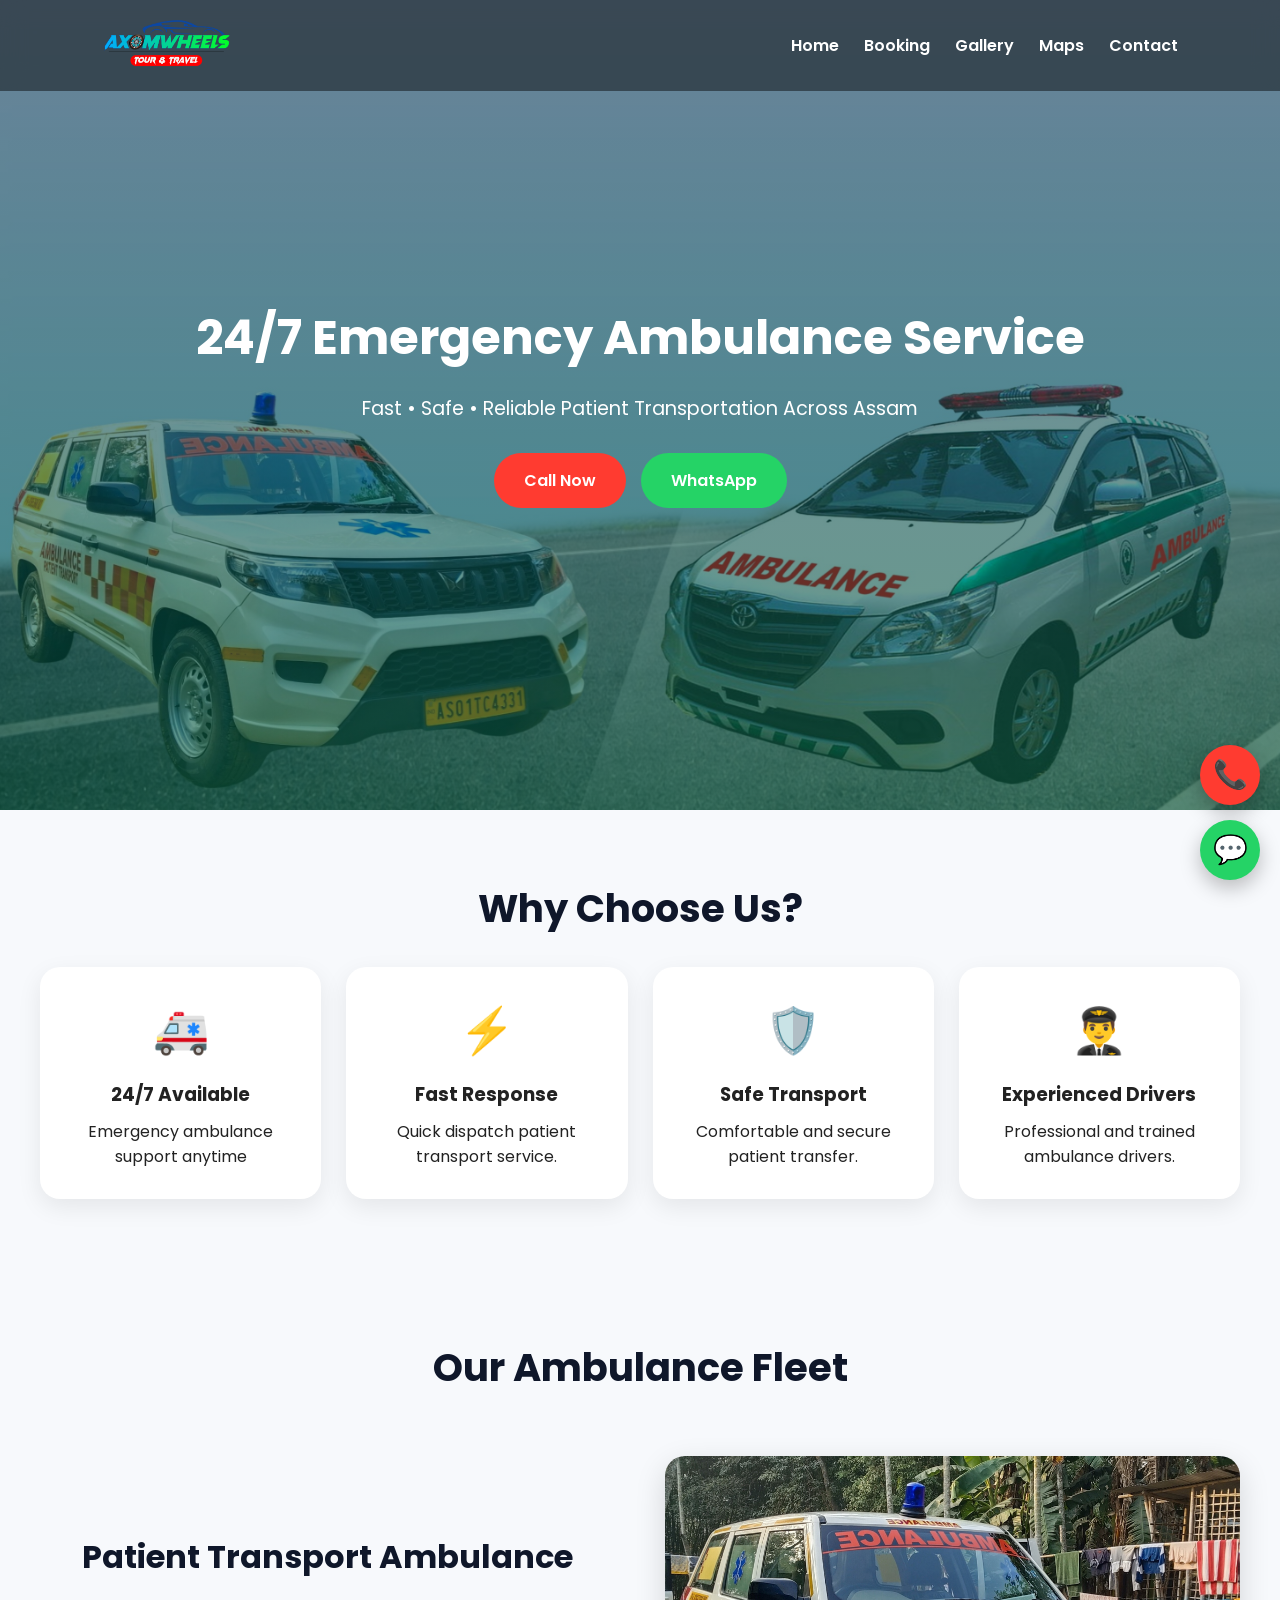
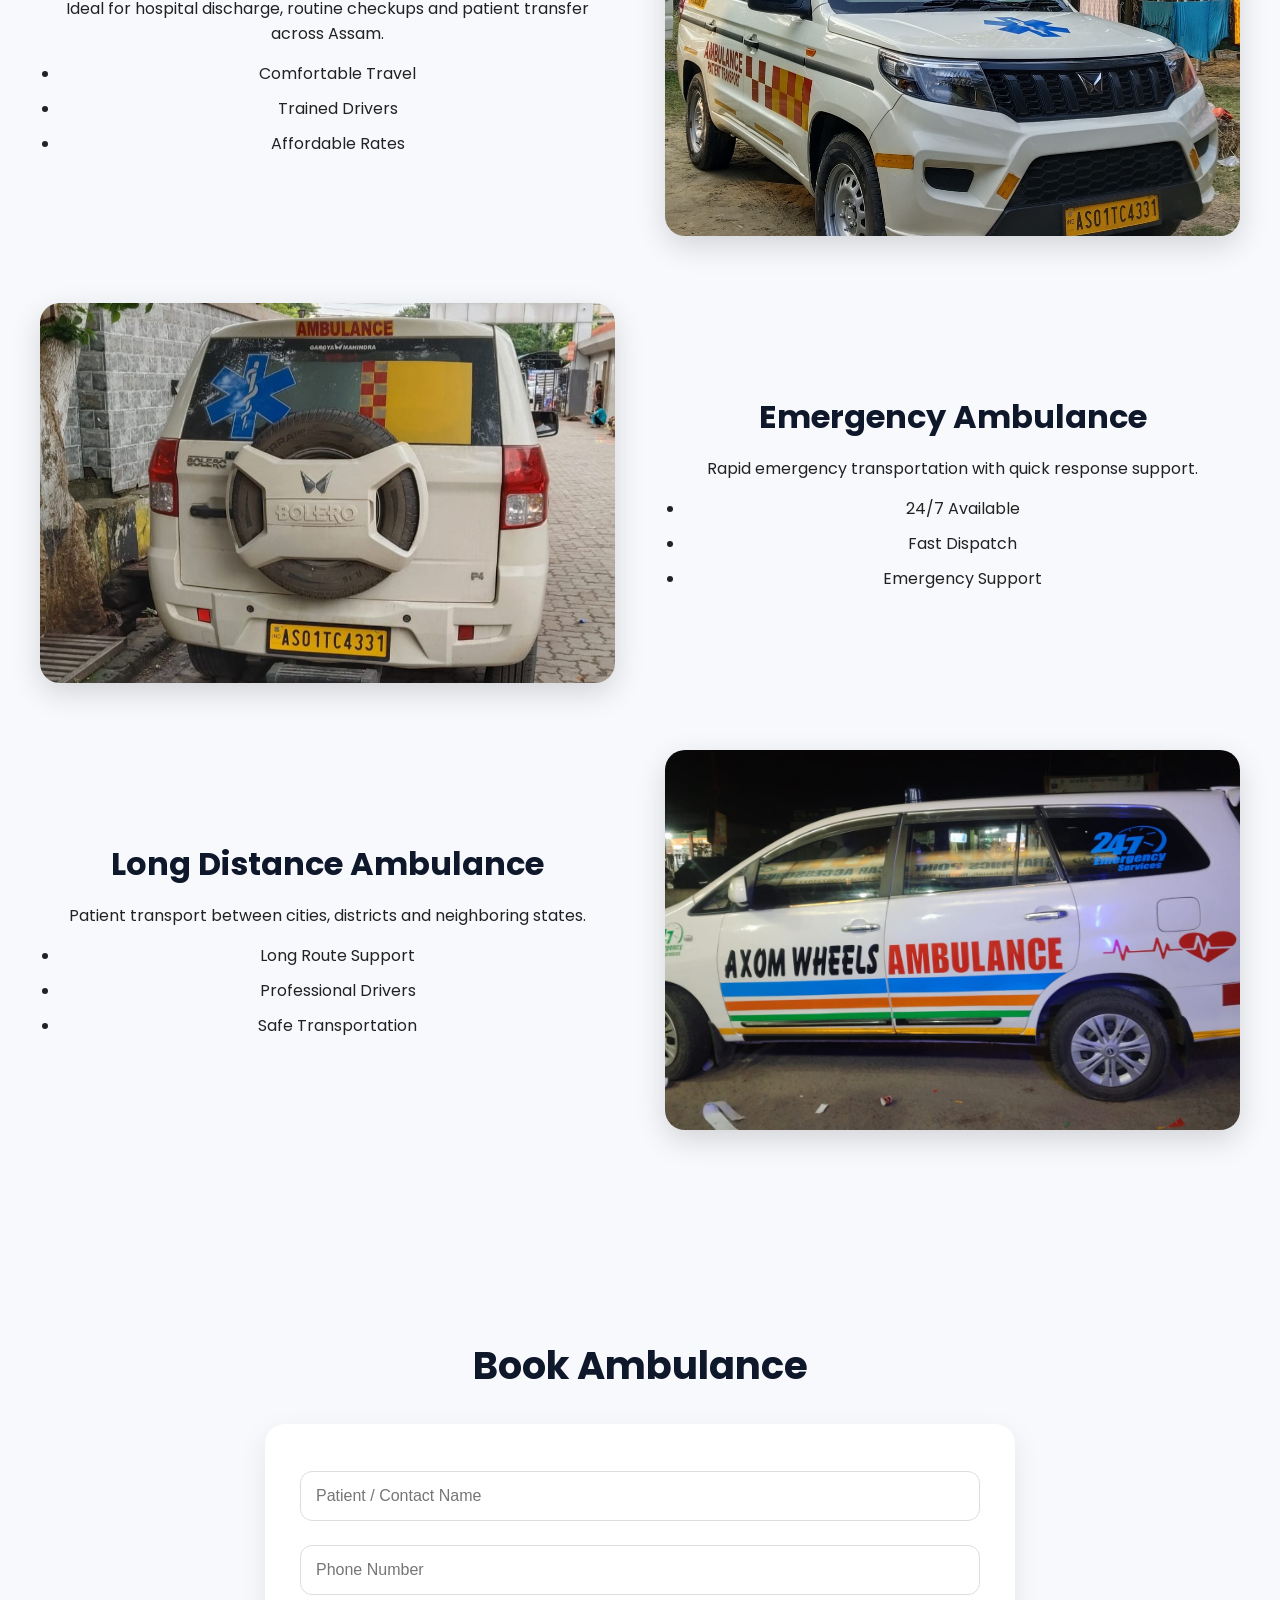
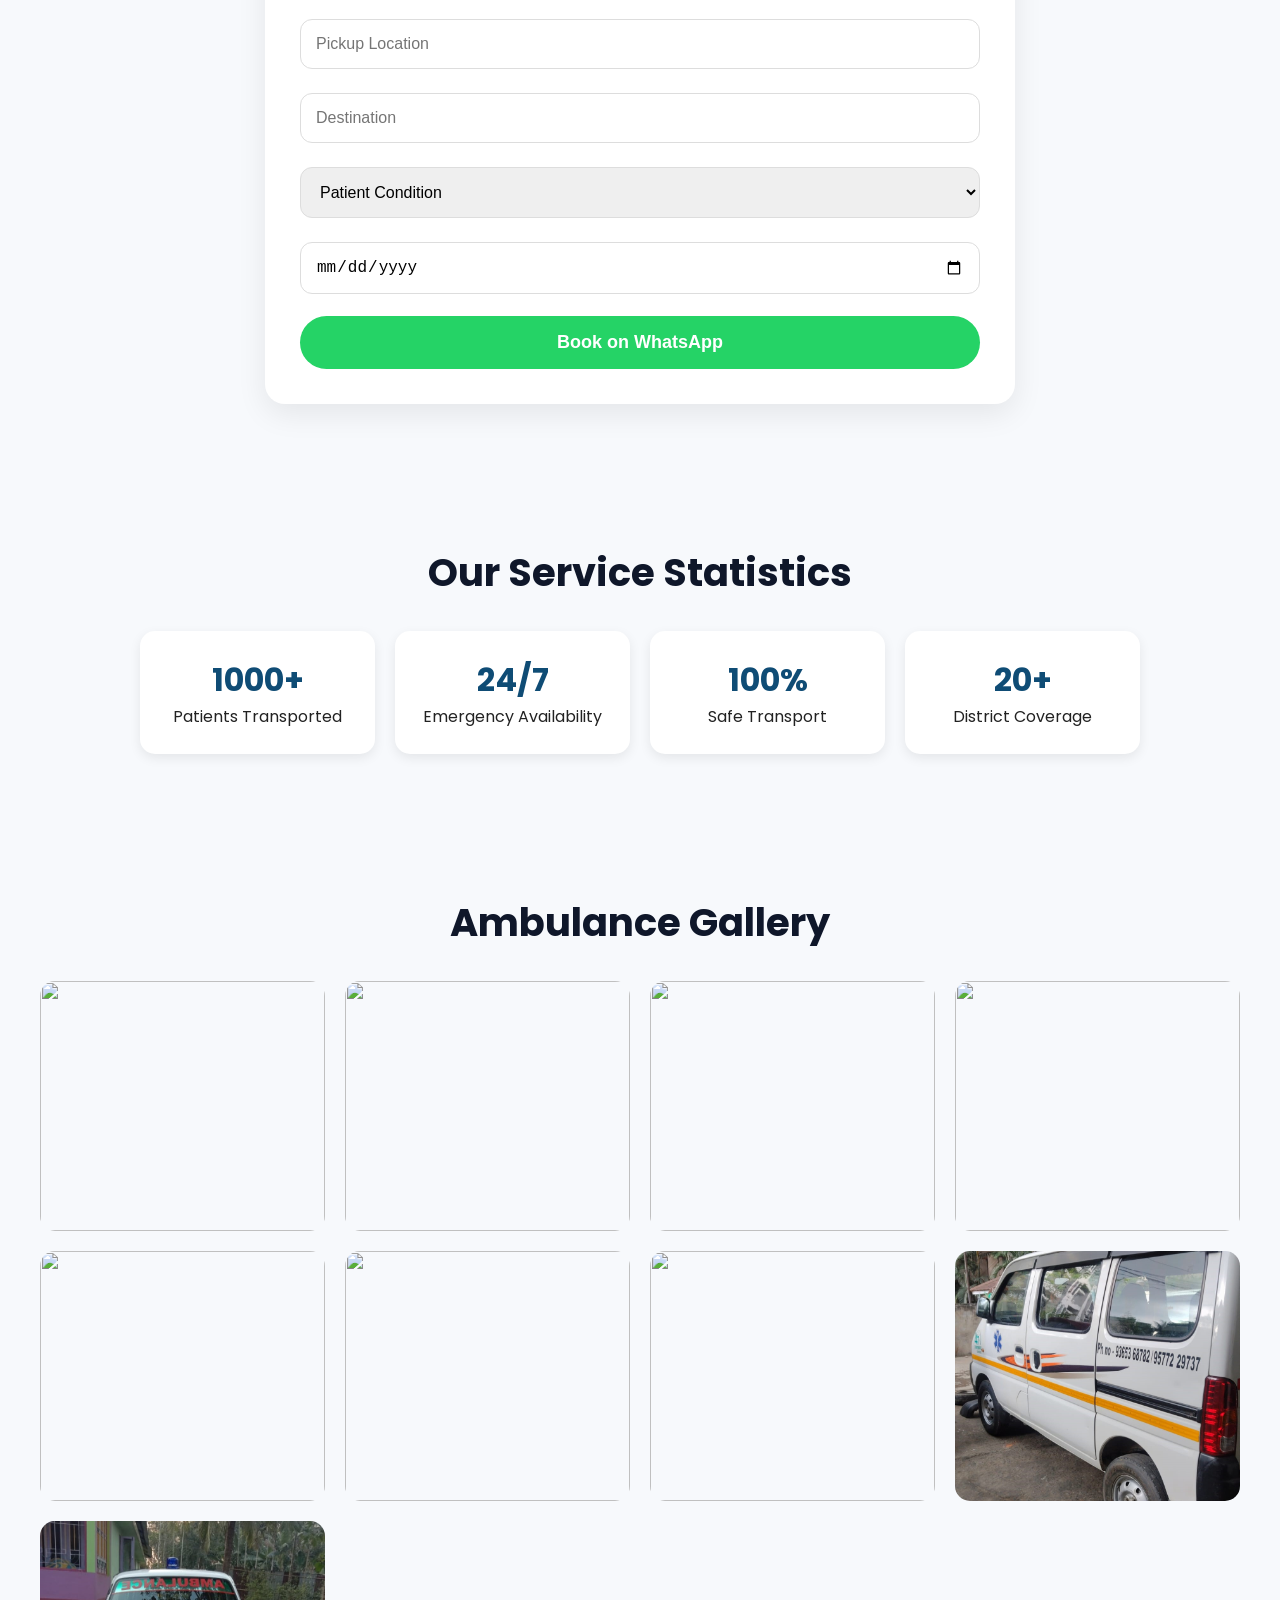
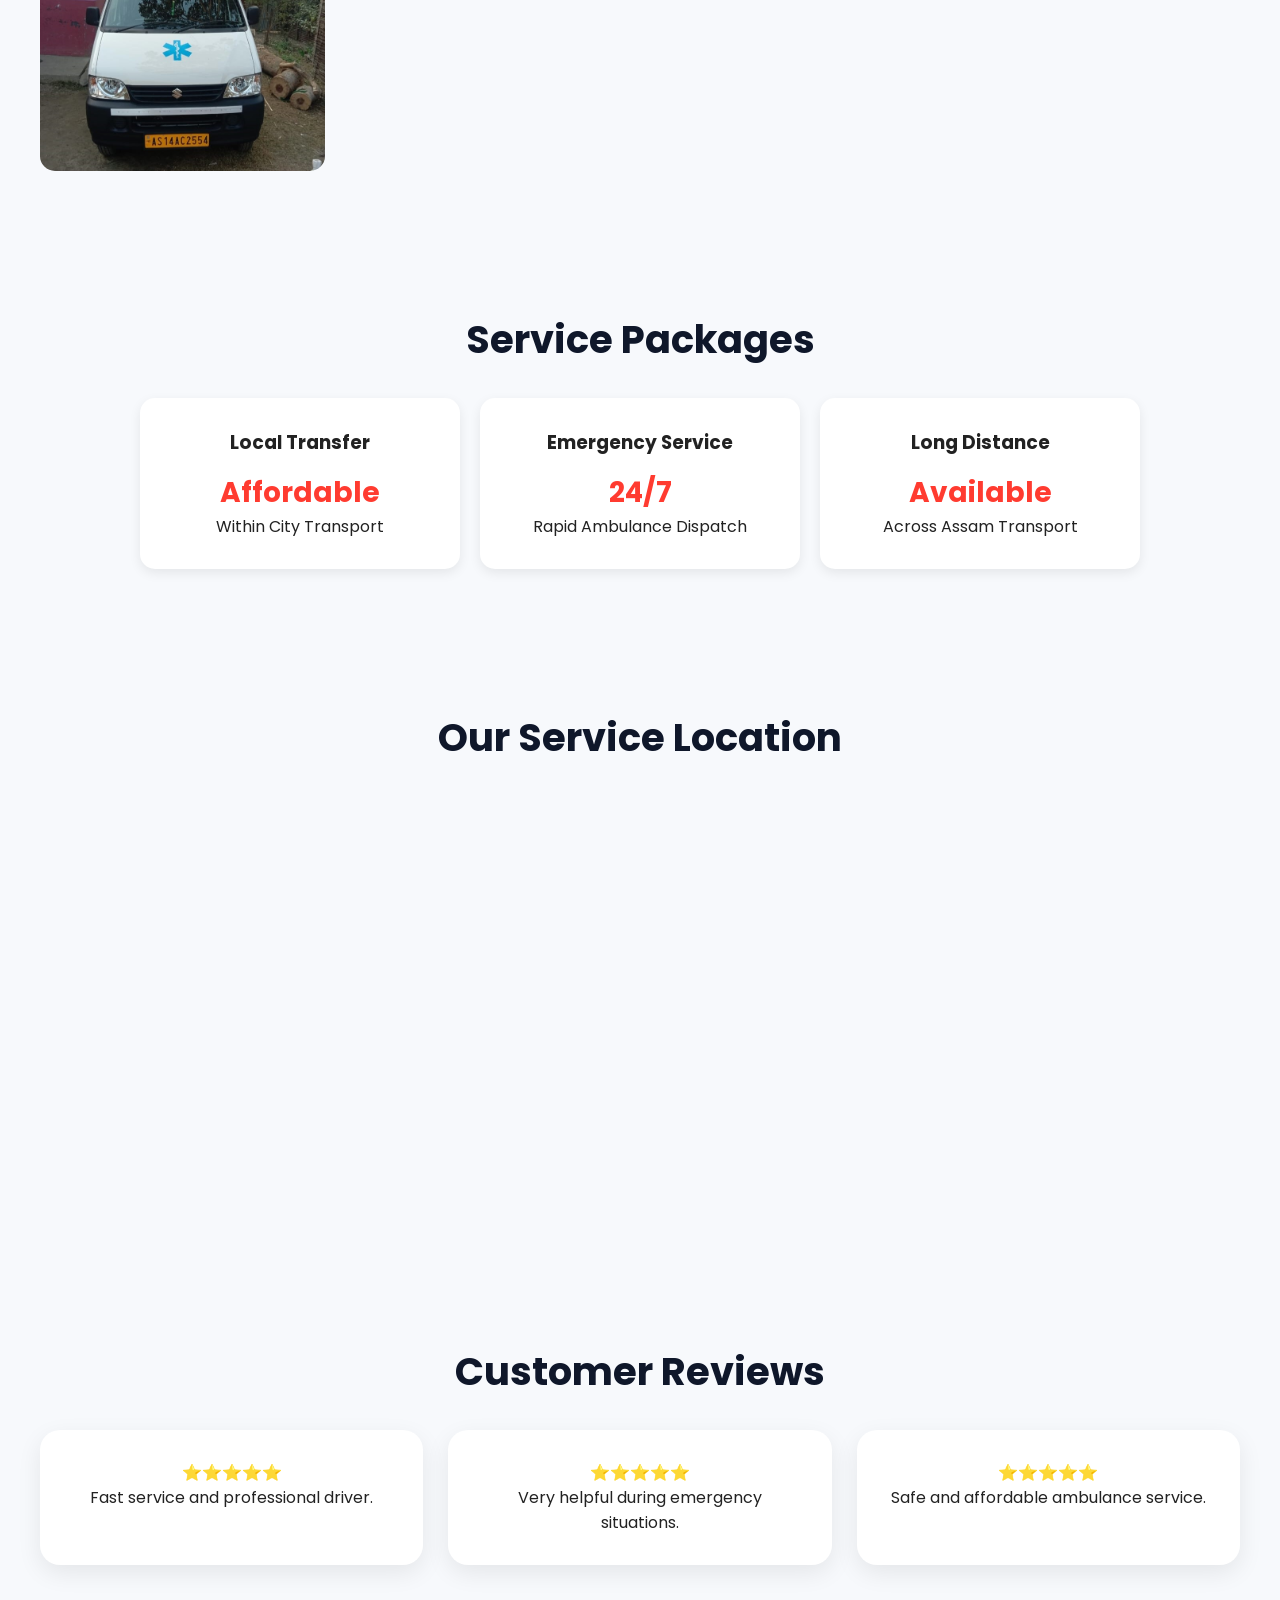
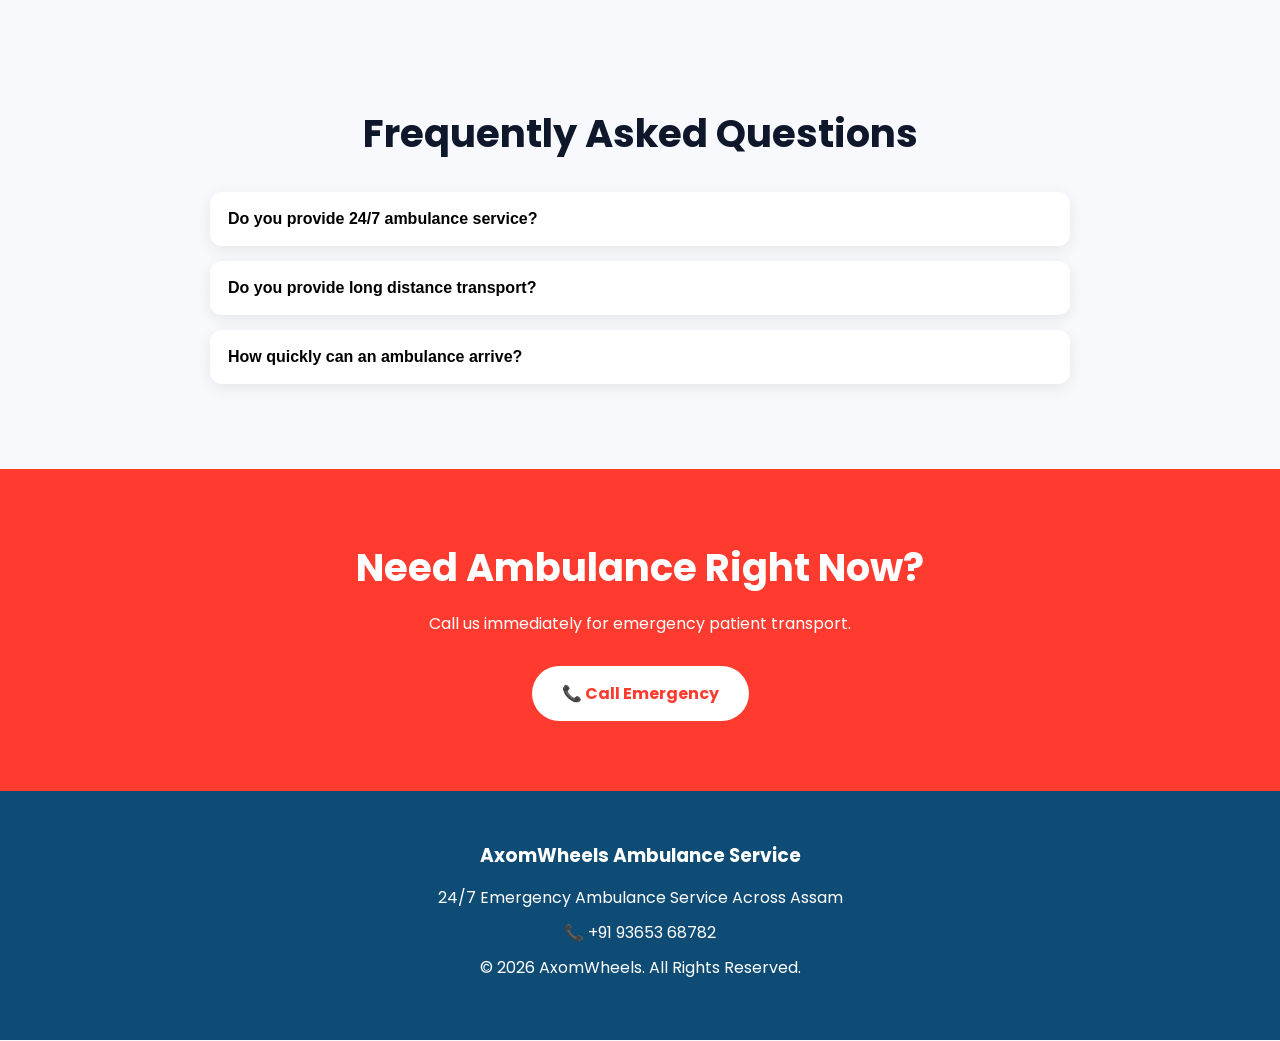
==== ambulance.html @ aa7e6c10 "Update ambulance.html" ====
<!DOCTYPE html>
<html lang="en">

<head>
<meta charset="UTF-8">
<meta name="viewport" content="width=device-width, initial-scale=1.0">

<title>Axomwheels Ambulance Service</title>
 <meta name="description"
        content="24/7 on emargency ambulance services in guwahati with Axomwheels.">
<link rel="preload"
      href="images/back.jpg"
      as="image"
      fetchpriority="high">
<link rel="stylesheet" href="ambulance.css">

<link rel="icon" href="favicon.png">

<link rel="preconnect" href="https://fonts.googleapis.com">
<link rel="preconnect" href="https://fonts.gstatic.com" crossorigin>

<link href="https://fonts.googleapis.com/css2?family=Poppins:wght@300;400;500;600;700&display=swap" rel="stylesheet">

</head>

<body>

<!-- ================= NAVBAR ================= -->


<nav class="navbar">

<div class="logo">

<img src="images/lo.png" alt="Axomwheels">

</a>

</div>

<div class="menu-toggle" id="menu-toggle">
☰
</div>

<ul class="nav-links" id="nav-links">

<li><a href="index.html">Home</a></li>

<li><a href="#booking-section">Booking</a></li>

<li><a href="#gallery-section">Gallery</a></li>

<li><a href="#map-section">Maps</a></li>

<li><a href="#emergency-banner">Contact</a></li>

</ul>

</nav>

<header>


<!-- ================= HERO SECTION ================= -->

<section id="hero" class="hero">

<div class="hero-overlay">

<h1>
24/7 Emergency Ambulance Service
</h1>

<p>
Fast • Safe • Reliable Patient Transportation Across Assam
</p>

<div class="hero-buttons">

<a href="tel:+919365368782" class="btn call-btn">
 Call Now
</a>

<a href="https://wa.me/919365368782" target="_blank" class="btn whatsapp-btn">
 WhatsApp
</a>

</div>

</div>

</section>

<!-- ================= WHY CHOOSE US ================= -->

<section class="why-us">

<h2>Why Choose Us?</h2>

<div class="features-grid">

<div class="feature-card reveal">
<div class="icon">🚑</div>
<h3>24/7 Available</h3>
<p>
Emergency ambulance support anytime
</p>
</div>

<div class="feature-card reveal">
<div class="icon">⚡</div>
<h3>Fast Response</h3>
<p>
Quick dispatch patient
transport service.
</p>
</div>

<div class="feature-card reveal">
<div class="icon">🛡️</div>
<h3>Safe Transport</h3>
<p>
Comfortable and secure patient transfer.
</p>
</div>

<div class="feature-card reveal">
<div class="icon">👨‍✈️</div>
<h3>Experienced Drivers</h3>
<p>
Professional and trained ambulance drivers.
</p>
</div>

</div>

</section>

<!-- ================= OUR AMBULANCE ================= -->

<section class="our-ambulance">

<h2>Our Ambulance Fleet</h2>

<div class="fleet-row reveal">

<div class="fleet-text">

<h3>Patient Transport Ambulance</h3>

<p>
Ideal for hospital discharge, routine
checkups and patient transfer across Assam.
</p>

<ul>
<li>Comfortable Travel</li>
<li>Trained Drivers</li>
<li>Affordable Rates</li>
</ul>

</div>

<div class="fleet-image">
<img src="images/ambulance.jpg" loading="lazy" alt="">
</div>

</div>

<div class="fleet-row reverse reveal">

<div class="fleet-text">

<h3>Emergency Ambulance</h3>

<p>
Rapid emergency transportation with
quick response support.
</p>

<ul>
<li>24/7 Available</li>
<li>Fast Dispatch</li>
<li>Emergency Support</li>
</ul>

</div>

<div class="fleet-image">
<img src="images/ambulance2.jpg" loading="lazy" alt="">
</div>

</div>

<div class="fleet-row reveal">

<div class="fleet-text">

<h3>Long Distance Ambulance</h3>

<p>
Patient transport between cities,
districts and neighboring states.
</p>

<ul>
<li>Long Route Support</li>
<li>Professional Drivers</li>
<li>Safe Transportation</li>
</ul>

</div>

<div class="fleet-image">
<img src="images/innovaemergency.jpg" loading="lazy" alt="">
</div>

</div>

</section>

<!-- ================= BOOKING ================= -->

<section id="booking-section" class="booking-section">

<h2>Book Ambulance</h2>

<div class="booking-box reveal">

<input
type="text"
id="name"
placeholder="Patient / Contact Name">

<input
type="tel"
id="phone"
placeholder="Phone Number">


<input
type="text"
id="pickup"
placeholder="Pickup Location">

<input
type="text"
id="destination"
placeholder="Destination">

<select id="patientType">

<option value="">
Patient Condition
</option>

<option value="Normal Transfer">
Normal Transfer
</option>

<option value="Emergency">
Emergency
</option>

<option value="Post Surgery">
Post Surgery
</option>

</select>

<input
type="date"
id="date">

<button type="button"
onclick="sendAmbulanceBooking()"
class="book-btn">
Book on WhatsApp

</button>

</div>

</section>

<!-- TRUST SECTION -->

<section class="trust-section">

<h2>Our Service Statistics</h2>

<div class="trust-grid">

<div class="trust-card">
<h3>1000+</h3>
<p>Patients Transported</p>
</div>

<div class="trust-card">
<h3>24/7</h3>
<p>Emergency Availability</p>
</div>

<div class="trust-card">
<h3>100%</h3>
<p>Safe Transport</p>
</div>

<div class="trust-card">
<h3>20+</h3>
<p>District Coverage</p>
</div>

</div>

</section>

<!-- GALLERY -->

<section id="gallery-section" class="gallery-section">

<h2>Ambulance Gallery</h2>

<div class="gallery-grid">

<img src="images/photo6.jpg" loading="lazy">
<img src="images/photo4.jpg" loading="lazy">
<img src="images/photo5.jpg" loading="lazy">
<img src="images/photo7.jpg" loading="lazy">
<img src="images/photo1.jpg" loading="lazy">
<img src="images/photo2.jpg" loading="lazy">
<img src="images/photo3.jpg" loading="lazy">
<img src="images/ambulance3.jpg" loading="lazy">
<img src="images/ambulance4.jpg" loading="lazy">


</div>

</section>

<!-- PRICING -->

<section class="pricing-section">

<h2>Service Packages</h2>

<div class="price-grid">

<div class="price-card">
<h3>Local Transfer</h3>
<div class="price">Affordable</div>
<p>Within City Transport</p>
</div>

<div class="price-card">
<h3>Emergency Service</h3>
<div class="price">24/7</div>
<p>Rapid Ambulance Dispatch</p>
</div>

<div class="price-card">
<h3>Long Distance</h3>
<div class="price">Available</div>
<p>Across Assam Transport</p>
</div>

</div>

</section>

<!-- MAP -->

<section id="map-section" class="map-section">

<h2>Our Service Location</h2>

<div class="map-box">

<iframe
loading="lazy"
src="https://maps.google.com/maps?q=Guwahati&t=&z=10&ie=UTF8&iwloc=&output=embed">
</iframe>

</div>

</section>

<!-- ================= REVIEWS ================= -->

<section class="reviews">

<h2>Customer Reviews</h2>

<div class="review-grid">

<div class="review-card reveal">
⭐⭐⭐⭐⭐
<p>
Fast service and professional driver.
</p>
</div>

<div class="review-card reveal">
⭐⭐⭐⭐⭐
<p>
Very helpful during emergency situations.
</p>
</div>

<div class="review-card reveal">
⭐⭐⭐⭐⭐
<p>
Safe and affordable ambulance service.
</p>
</div>

</div>

</section>

<!-- ================= FAQ ================= -->

<section class="faq">

<h2>Frequently Asked Questions</h2>

<div class="faq-item">

<button class="faq-question">
Do you provide 24/7 ambulance service?
</button>

<div class="faq-answer">
Yes, our ambulance service is available
24 hours a day and 7 days a week.
</div>

</div>

<div class="faq-item">

<button class="faq-question">
Do you provide long distance transport?
</button>

<div class="faq-answer">
Yes, we provide ambulance transportation
across Assam and nearby states.
</div>

</div>

<div class="faq-item">

<button class="faq-question">
How quickly can an ambulance arrive?
</button>

<div class="faq-answer">
Arrival time depends on location,
distance and traffic conditions.
</div>

</div>

</section>

<!-- ================= EMERGENCY CTA ================= -->

<section id="emergency-banner" class="emergency-banner">

<h2>
Need Ambulance Right Now?
</h2>

<p>
Call us immediately for emergency patient transport.
</p>

<a href="tel:+919365368782"
class="emergency-call">

📞 Call Emergency

</a>

</section>

<button id="topBtn">↑</button>

<!-- ================= FOOTER ================= -->

<footer id="footer" class="footer">

<h3>Axomwheels Ambulance Service</h3>

<p>
24/7 Emergency Ambulance Service Across Assam
</p>

<p>
📞 +91 93653 68782
</p>

<p>
© 2026 Axomwheels. All Rights Reserved.
</p>

</footer>

<!-- ================= FLOATING BUTTONS ================= -->

<a href="tel:+919365368782"
class="floating-call">

📞

</a>

<a href="https://wa.me/919365368782"
target="_blank"
class="floating-whatsapp">

💬

</a>

<script src="ambulance.js"></script>

</body>
</html>
---- ambulance.css ----
/* =========================
   RESET
========================= */

*{
margin:0;
padding:0;
box-sizing:border-box;
scroll-behavior:smooth;
}

body{

font-family:'Poppins',sans-serif;
background:#f7f9fc;
color:#222;
overflow-x:hidden;

}

/* Scrollbar */

::-webkit-scrollbar{
width:10px;
}

::-webkit-scrollbar-track{
background:#f2f2f2;
}

::-webkit-scrollbar-thumb{

background:#0a7d57;
border-radius:20px;

}

::-webkit-scrollbar-thumb:hover{

background:#0d5bd7;

} 


/*=====================
NAVBAR
=====================*/

.navbar{

position:fixed;
top:0;
left:0;
width:100%;

display:flex;
justify-content:space-between;
align-items:center;

padding:16px 8%;

background:rgba(0,0,0,.45);

backdrop-filter:blur(12px);

z-index:999;

transition: .4s;

}

.logo img{

width:130px;

}

.nav-links{

display:flex;
align-items:center;
list-style:none;
gap:25px;

}

.nav-links li a{

text-decoration:none;
color:#fff;
font-weight:600;
transition:.3s;

}

.nav-links li a:hover{

color:#ff3131;

}

.menu-toggle{

display:none;
font-size:30px;
color:white;
cursor:pointer;

}

/* =========================
   HERO SECTION
========================= */

.hero{
height:90vh;
background:url("images/back.jpg") center center/cover no-repeat;
position:relative;
}

.hero-overlay{
position:absolute;
inset:0;
background:linear-gradient(rgba(0,40,80,.55),
rgba(0,90,60,.60));

display:flex;
flex-direction:column;
justify-content:center;
align-items:center;
text-align:center;

padding:20px;
color:white;
}

.hero-overlay h1{
font-size:3rem;
max-width:900px;
margin-bottom:20px;
}

.hero-overlay p{
font-size:1.2rem;
max-width:700px;
margin-bottom:30px;
}

.hero-buttons{
display:flex;
gap:15px;
flex-wrap:wrap;
justify-content:center;
}

.btn{
padding:15px 30px;
border-radius:50px;
font-weight:600;
text-decoration:none;
transition:.3s;
}

.call-btn{
background:#ff3b30;
color:white;
}

.whatsapp-btn{
background:#25D366;
color:white;
}

.btn:hover{
transform:translateY(-4px);
}

/* =========================
   COMMON SECTION
========================= */

section{
padding:80px 8%;
}

h2{
text-align:center;
font-size:2.4rem;
margin-bottom:50px;
color:#0f172a;
}

/* =========================
   WHY CHOOSE US
========================= */

.features-grid{
max-width:1200px;
margin:auto;

display:grid;
grid-template-columns:repeat(auto-fit,minmax(250px,1fr));
gap:25px;
}

.feature-card{
background:white;
padding:30px;
border-radius:20px;
text-align:center;
box-shadow:0 8px 25px rgba(0,0,0,.08);
transition:.3s;
}

.feature-card:hover{
transform:translateY(-8px);
}

.icon{
font-size:45px;
margin-bottom:15px;
}

.feature-card h3{
margin-bottom:10px;
}

/* =========================
   OUR AMBULANCE
========================= */

.fleet-row{
max-width:1200px;
margin:60px auto;

display:flex;
align-items:center;
gap:50px;
}

.reverse{
flex-direction:row-reverse;
}

.fleet-text{
flex:1;
}

.fleet-text h3{
font-size:2rem;
margin-bottom:15px;
color:#0f172a;
}

.fleet-text p{
margin-bottom:15px;
}

.fleet-text ul{
padding-left:20px;
}

.fleet-text li{
margin-bottom:10px;
}

.fleet-image{
flex:1;
}

.fleet-image img{
width:100%;
height:380px;
object-fit:cover;
border-radius:20px;
box-shadow:0 10px 30px rgba(0,0,0,.15);
}

/* =========================
   BOOKING FORM
========================= */

.booking-box{
max-width:750px;
margin:auto;

background:white;
padding:35px;

border-radius:20px;

box-shadow:0 10px 30px rgba(0,0,0,.08);
}

.booking-box input,
.booking-box select{
width:100%;
padding:15px;
margin:12px 0;

border:1px solid #ddd;
border-radius:12px;

font-size:16px;
outline:none;
}

.booking-box input:focus,
.booking-box select:focus{
border-color:#25D366;
}

.book-btn{
width:100%;
padding:16px;

border:none;
border-radius:50px;

background:#25D366;
color:white;

font-size:18px;
font-weight:600;

cursor:pointer;
margin-top:10px;
}

.book-btn:hover{
opacity:.9;
}

/* =========================
   REVIEWS
========================= */

.review-grid{
max-width:1200px;
margin:auto;

display:grid;
grid-template-columns:repeat(auto-fit,minmax(280px,1fr));
gap:25px;
}

.review-card{
background:white;
padding:30px;
text-align:center;

border-radius:20px;

box-shadow:0 8px 25px rgba(0,0,0,.08);
}

/* =========================
   FAQ
========================= */

.faq{
max-width:900px;
margin:auto;
}

.faq-item{
margin-bottom:15px;
}

.faq-question{
width:100%;
padding:18px;

background:white;
border:none;

text-align:left;

font-size:16px;
font-weight:600;

cursor:pointer;

border-radius:12px;

box-shadow:0 4px 15px rgba(0,0,0,.08);
}

.faq-answer{
display:none;

background:white;
padding:18px;

margin-top:6px;

border-radius:12px;
}

/* =========================
   EMERGENCY BANNER
========================= */

.emergency-banner{
background:#ff3b30;
color:white;
text-align:center;
}

.emergency-banner h2{
color:white;
margin-bottom:15px;
}

.emergency-banner p{
margin-bottom:30px;
}

.emergency-call{
display:inline-block;

padding:15px 30px;

background:white;
color:#ff3b30;

border-radius:50px;

font-weight:700;
text-decoration:none;
}

/* =========================
   FOOTER
========================= */

.footer{
background:#0f4c75;
color:white;

text-align:center;

padding:50px 20px;
}

.footer h3{
margin-bottom:15px;
}

.footer p{
margin-bottom:10px;
}

/* =========================
   FLOATING BUTTONS
========================= */

.floating-call,
.floating-whatsapp{
position:fixed;
right:20px;

width:60px;
height:60px;

border-radius:50%;

display:flex;
justify-content:center;
align-items:center;

font-size:28px;
text-decoration:none;
color:white;

z-index:999;
box-shadow:0 8px 20px rgba(0,0,0,.25);
}

.floating-call{
bottom:95px;
background:#ff3b30;
}

.floating-whatsapp{
bottom:20px;
background:#25D366;
}

/* =========================
   SCROLL ANIMATION
========================= */

.feature-card,
.fleet-card,
.review-card{
    transition:0.3s ease;
}

.feature-card:hover,
.fleet-card:hover,
.review-card:hover{
    transform:translateY(-8px);
    box-shadow:0 10px 25px rgba(0,0,0,0.15);
}

/* =========================
   MOBILE RESPONSIVE
========================= */

@media(max-width:768px){

section{
padding:60px 20px;
}

.navbar{
padding:15px;
}

.nav-links{

position:absolute;

top:100%;

left:0;

width:100%;

background:#071c38;

display:none;

flex-direction:column;

padding:25px 0;

}

.nav-links.active{

display:flex;

}

.menu-toggle{
 display: block;
}

.logo img{
width: 140px;
}

.nav-call{
padding:10px 15px;
font-size:10px;
}

.hero{
height:70vh;
}

.hero-overlay h1{
font-size:1.5rem;
}

.hero-overlay p{
font-size:0.8rem;
}

h2{
font-size:1.8rem;
}
.features-grid{
    display: flex;
    overflow-x: auto;
    gap: 12px;
    padding-bottom: 10px;
    scroll-snap-type: x mandatory;
}
.feature-card{
    min-width: 200px;
    flex:0 0 auto;
    scroll-snap-align: center;
}
.feature-card p{
    font-size: 12px;
    line-height: 1,4;
    display: -webkit-box;
    -webkit-box-orient: vertical;
    overflow: hidden;
}
.fleet-row{
    display: flex;
    flex-direction:row !important;
    align-items: center;
    gap:12px;
}
.reverse{
    flex-direction: row-reverse !important;
}
.fleet-text{
    flex: 1;
    text-align:left;
    font-size: 12px;
}
.fleet-text h3{
    font-size: 16px;
}
.fleet-image img{
height:250px;
}

.booking-box{
padding:20px;
}

.floating-call,
.floating-whatsapp{
width:55px;
height:55px;
font-size:24px;
}

}
@media(max-width:425PX){
.hero{
height:80vh;
}
}

@media(max-width:375px){

.hero{
height:80vh;
}

.hero-buttons{
display:flex;
gap:10px;
flex-wrap:wrap;
justify-content:center;
}

.btn{
padding:8px 24px;
border-radius:42px;
font-weight:500;
text-decoration:none;
transition:.3s;
}

.btn:hover{
transform:translateY(-4px);
}

         .hero-content h1{
    font-size:18px;
}

.hero-content p{
    font-size:10px;
}
}
/* UNIVERSAL CENTER ALIGNMENT */

section{
    padding:70px 20px;
    text-align:center;
}

section h2{
    text-align:center;
    margin-bottom:30px;
}

.trust-section,
.gallery-section,
.pricing-section,
.map-section,
.review-slider{
    text-align:center;
}

/* TRUST COUNTERS */

.trust-grid{
    max-width:1000px;
    margin:0 auto;
    display:grid;
    grid-template-columns:repeat(auto-fit,minmax(200px,1fr));
    gap:20px;
}

.trust-card{
    background:#fff;
    padding:25px;
    border-radius:15px;
    box-shadow:0 4px 12px rgba(0,0,0,0.08);
}

.trust-card h3{
    font-size:32px;
    color:#0f4c75;
}

/* GALLERY */

.gallery-grid{
    max-width:1200px;
    margin:auto;
    display:grid;
    grid-template-columns:repeat(auto-fit,minmax(280px,1fr));
    gap:20px;
}

.gallery-grid img{
    width:100%;
    height:250px;
    object-fit:cover;
    border-radius:15px;
}

/* PRICING */

.price-grid{
    max-width:1000px;
    margin:auto;
    display:grid;
    grid-template-columns:repeat(auto-fit,minmax(250px,1fr));
    gap:20px;
}

.price-card{
    background:white;
    padding:30px;
    border-radius:15px;
    box-shadow:0 4px 12px rgba(0,0,0,0.08);
}

.price-card h3{
    margin-bottom:15px;
}

.price{
    font-size:28px;
    font-weight:bold;
    color:#ff3b30;
}

/* MAP */

.map-box{
    max-width:1000px;
    margin:auto;
}

.map-box iframe{
    width:100%;
    height:400px;
    border:none;
    border-radius:15px;
}

/*=========================
      BACK TO TOP
=========================*/

#topBtn{

position:fixed;

left:25px;
bottom:25px;

width:55px;
height:55px;

border:none;

border-radius:50%;

background:#0d5bd7;

color:white;

font-size:22px;

cursor:pointer;

display:none;

z-index:999;

box-shadow:
0 12px 25px rgba(0,0,0,.20);

transition:.3s;

}

#topBtn:hover{

background:#00b95c;

transform:translateY(-6px);

}
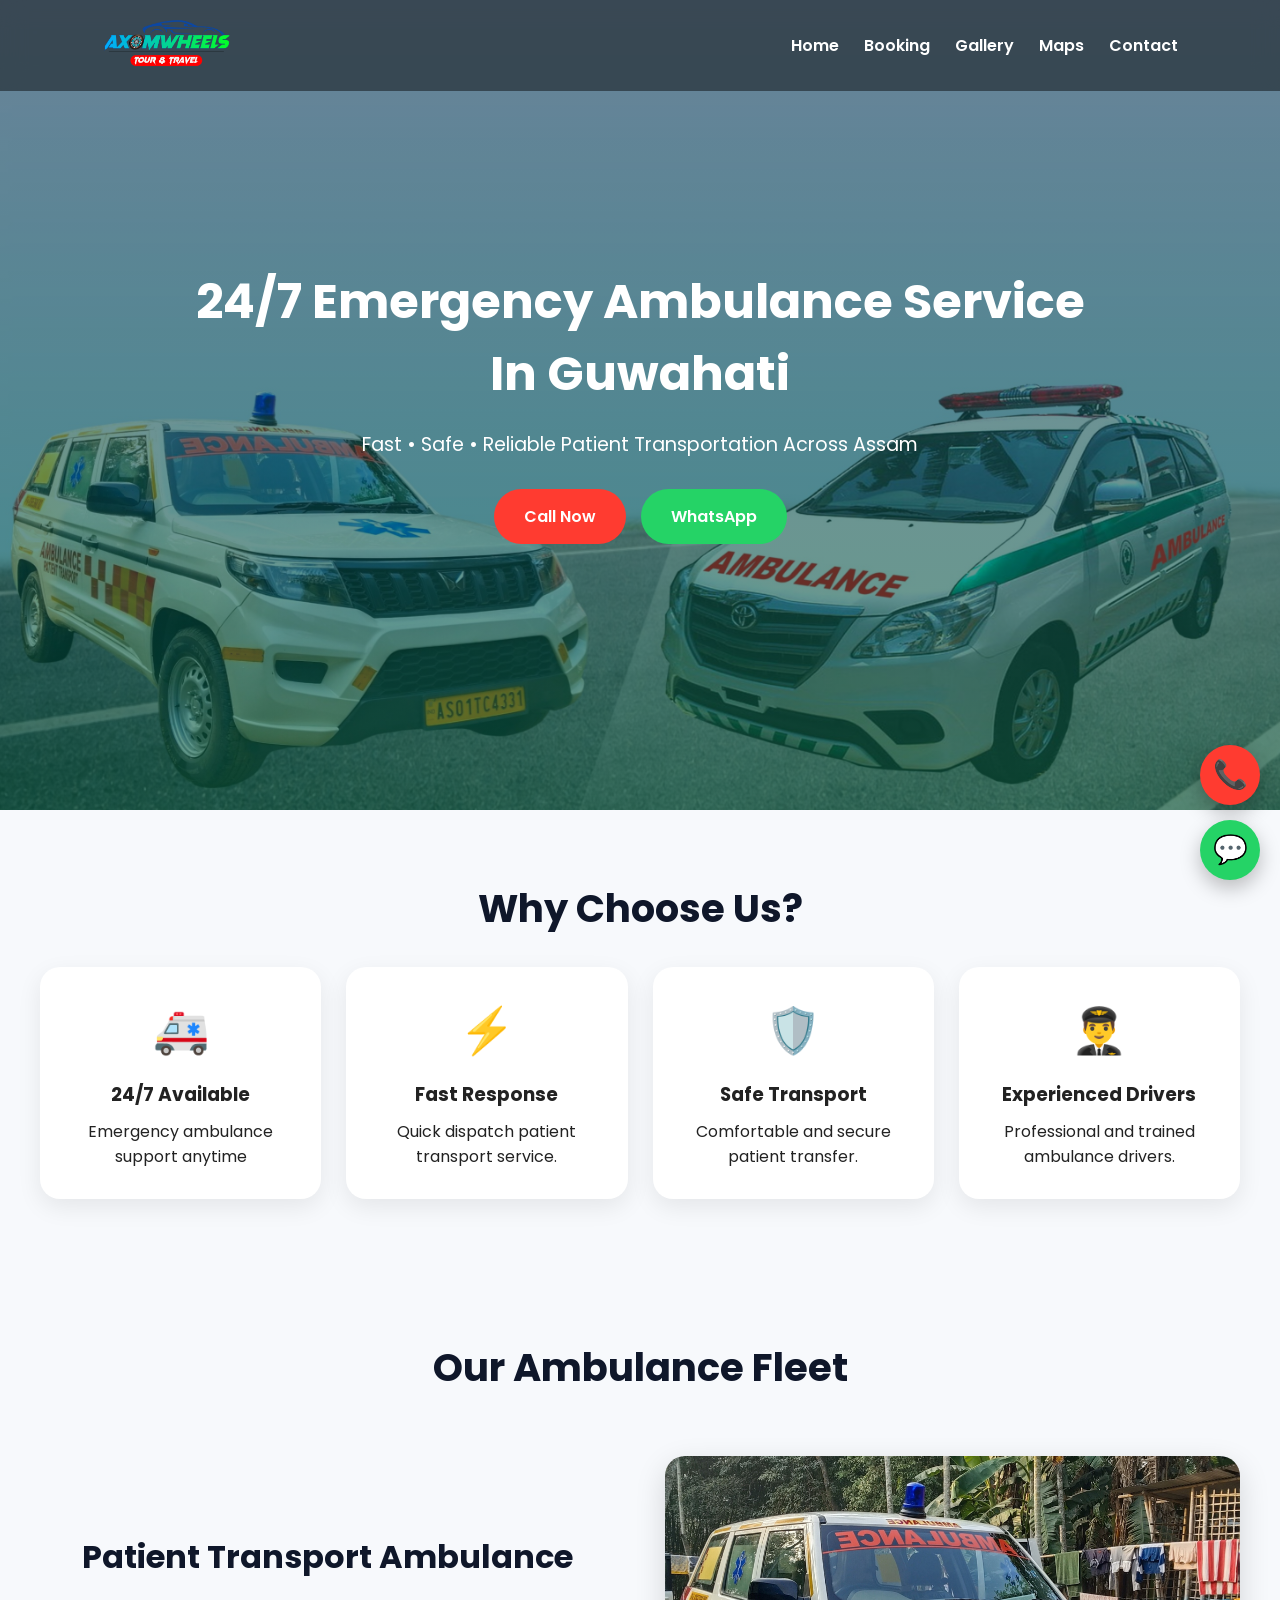
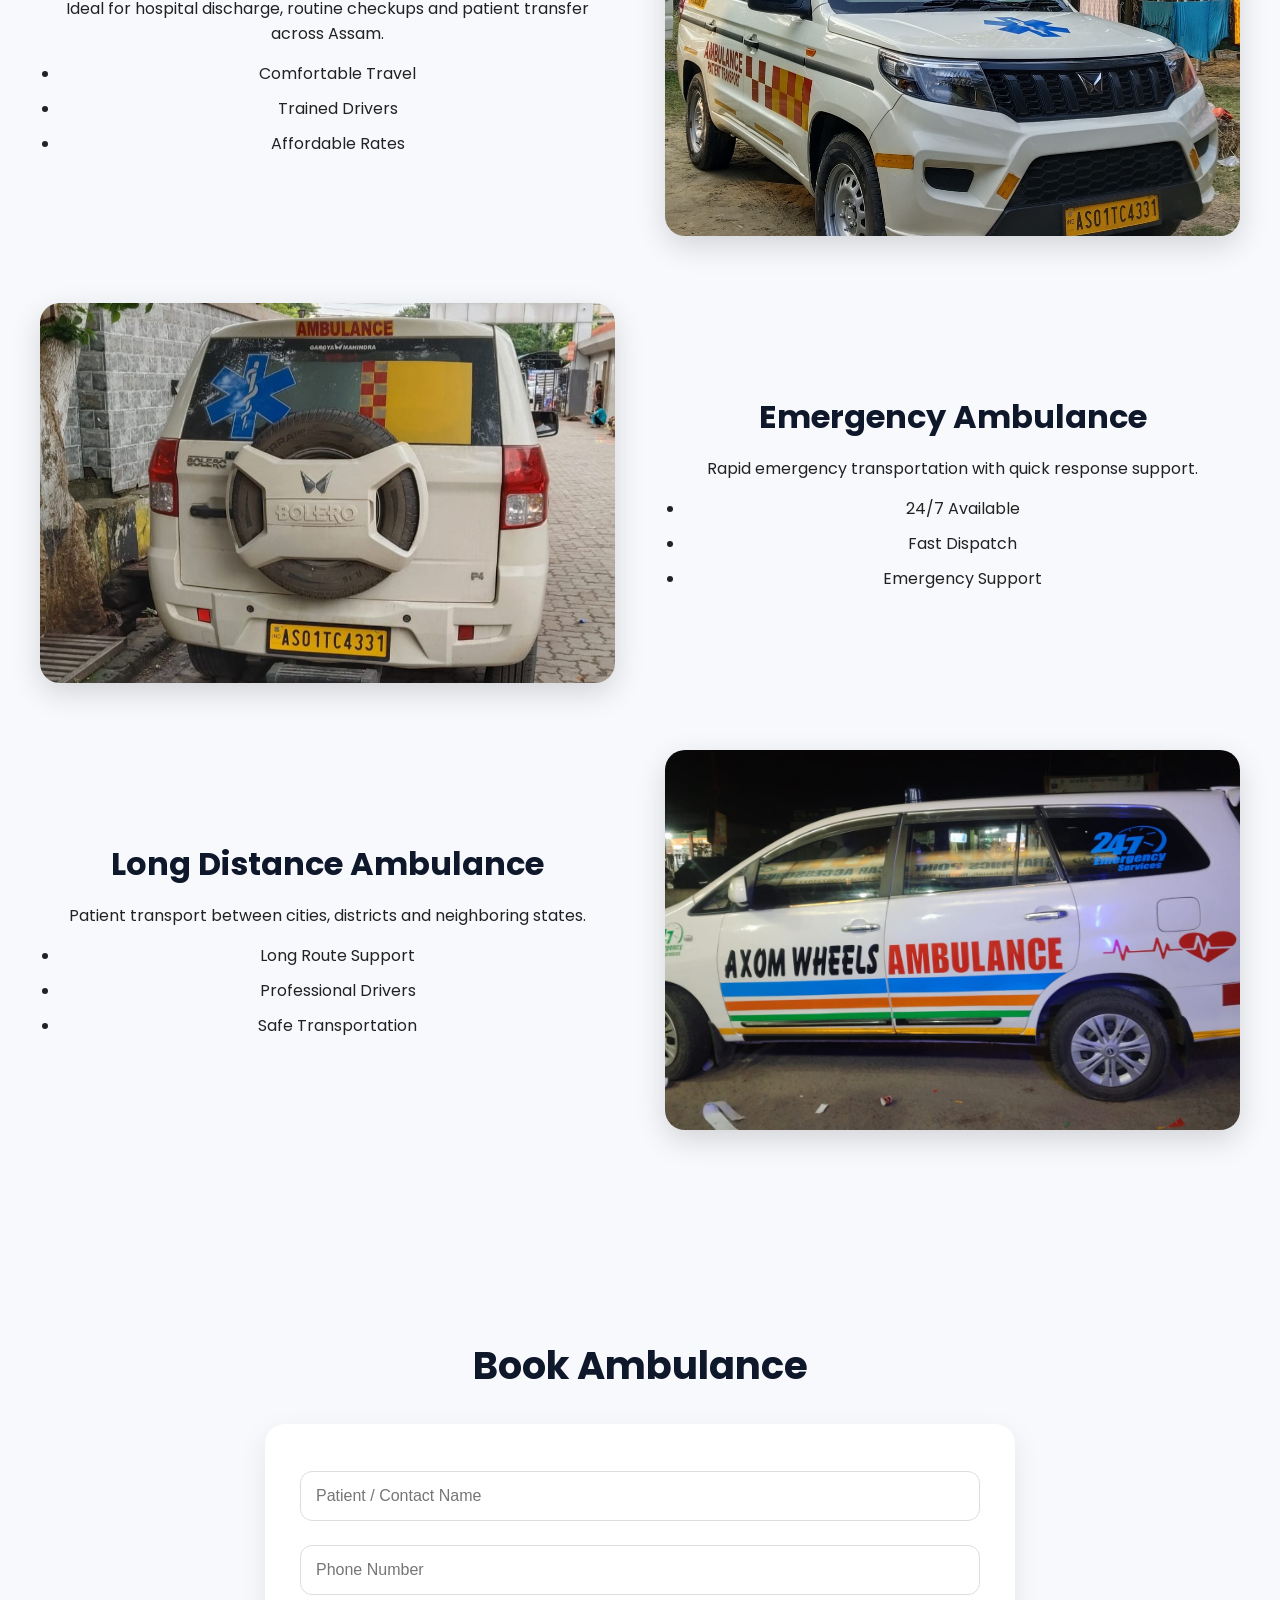
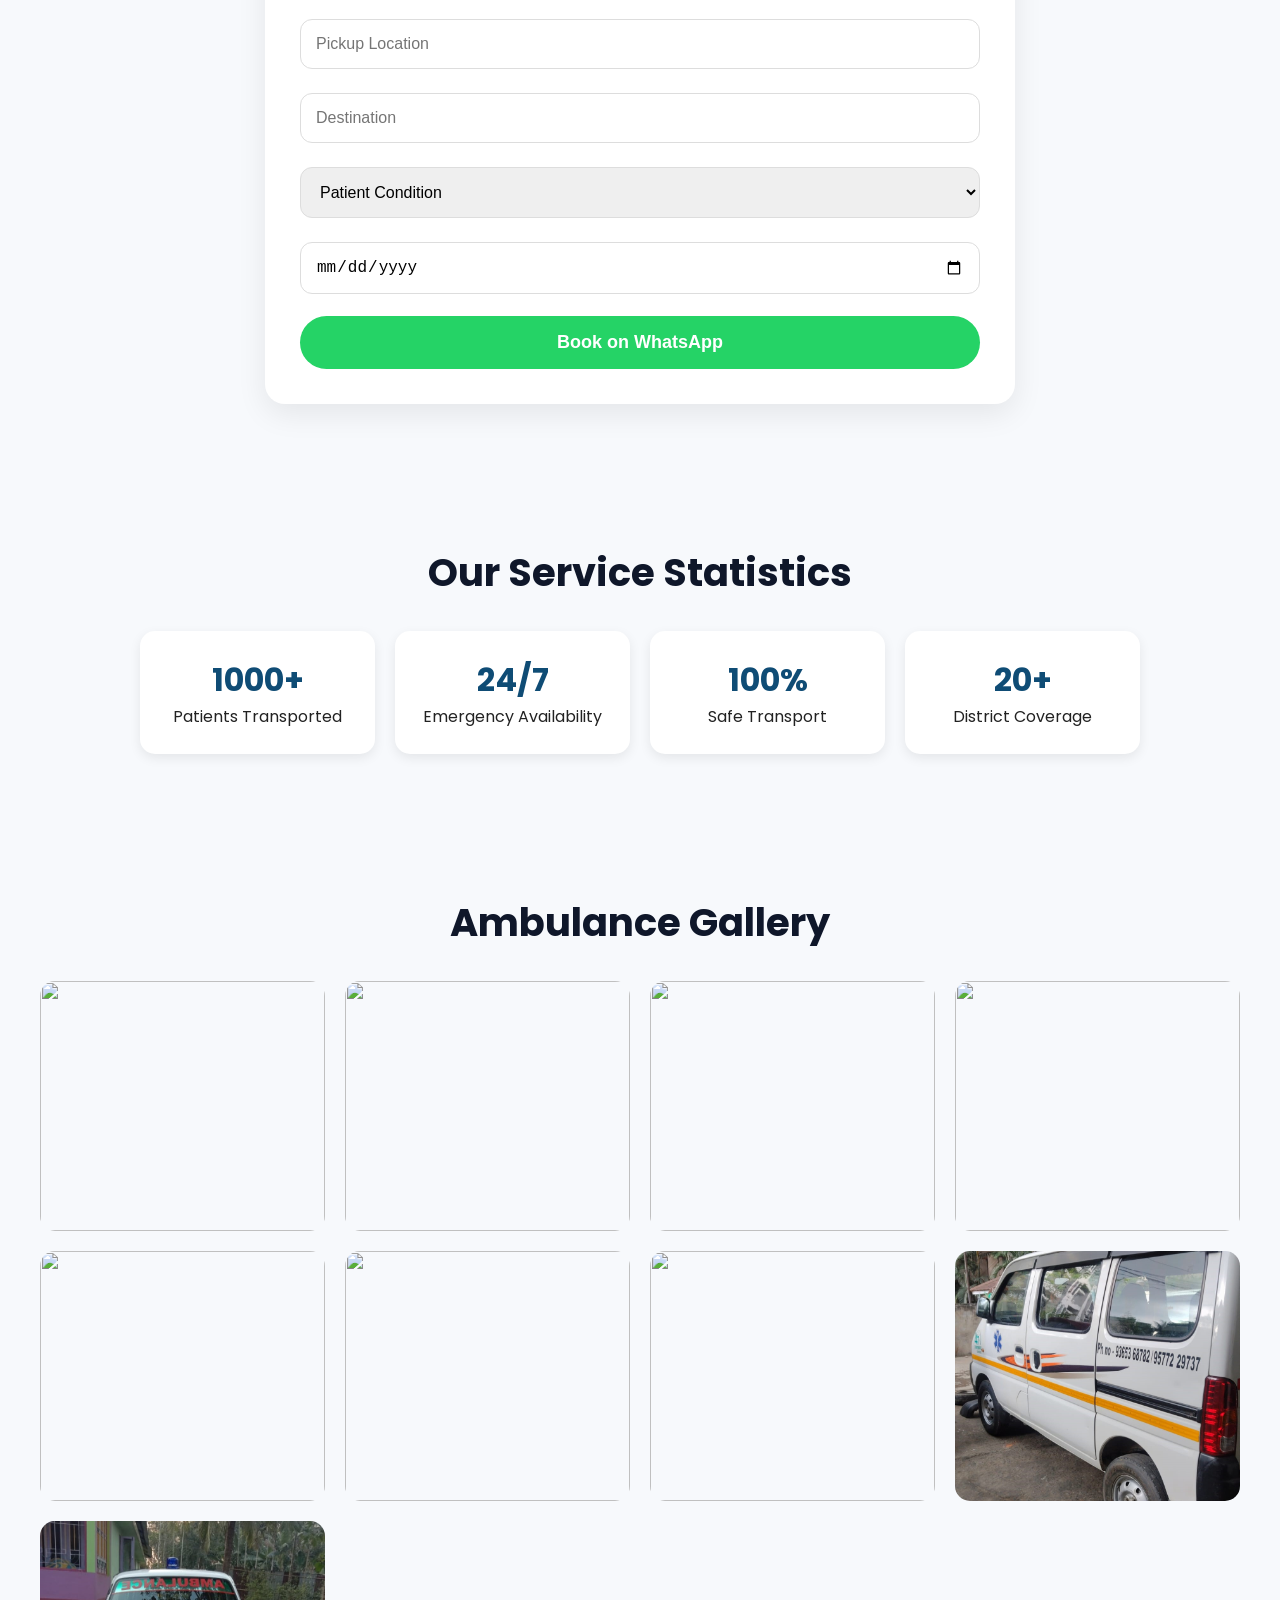
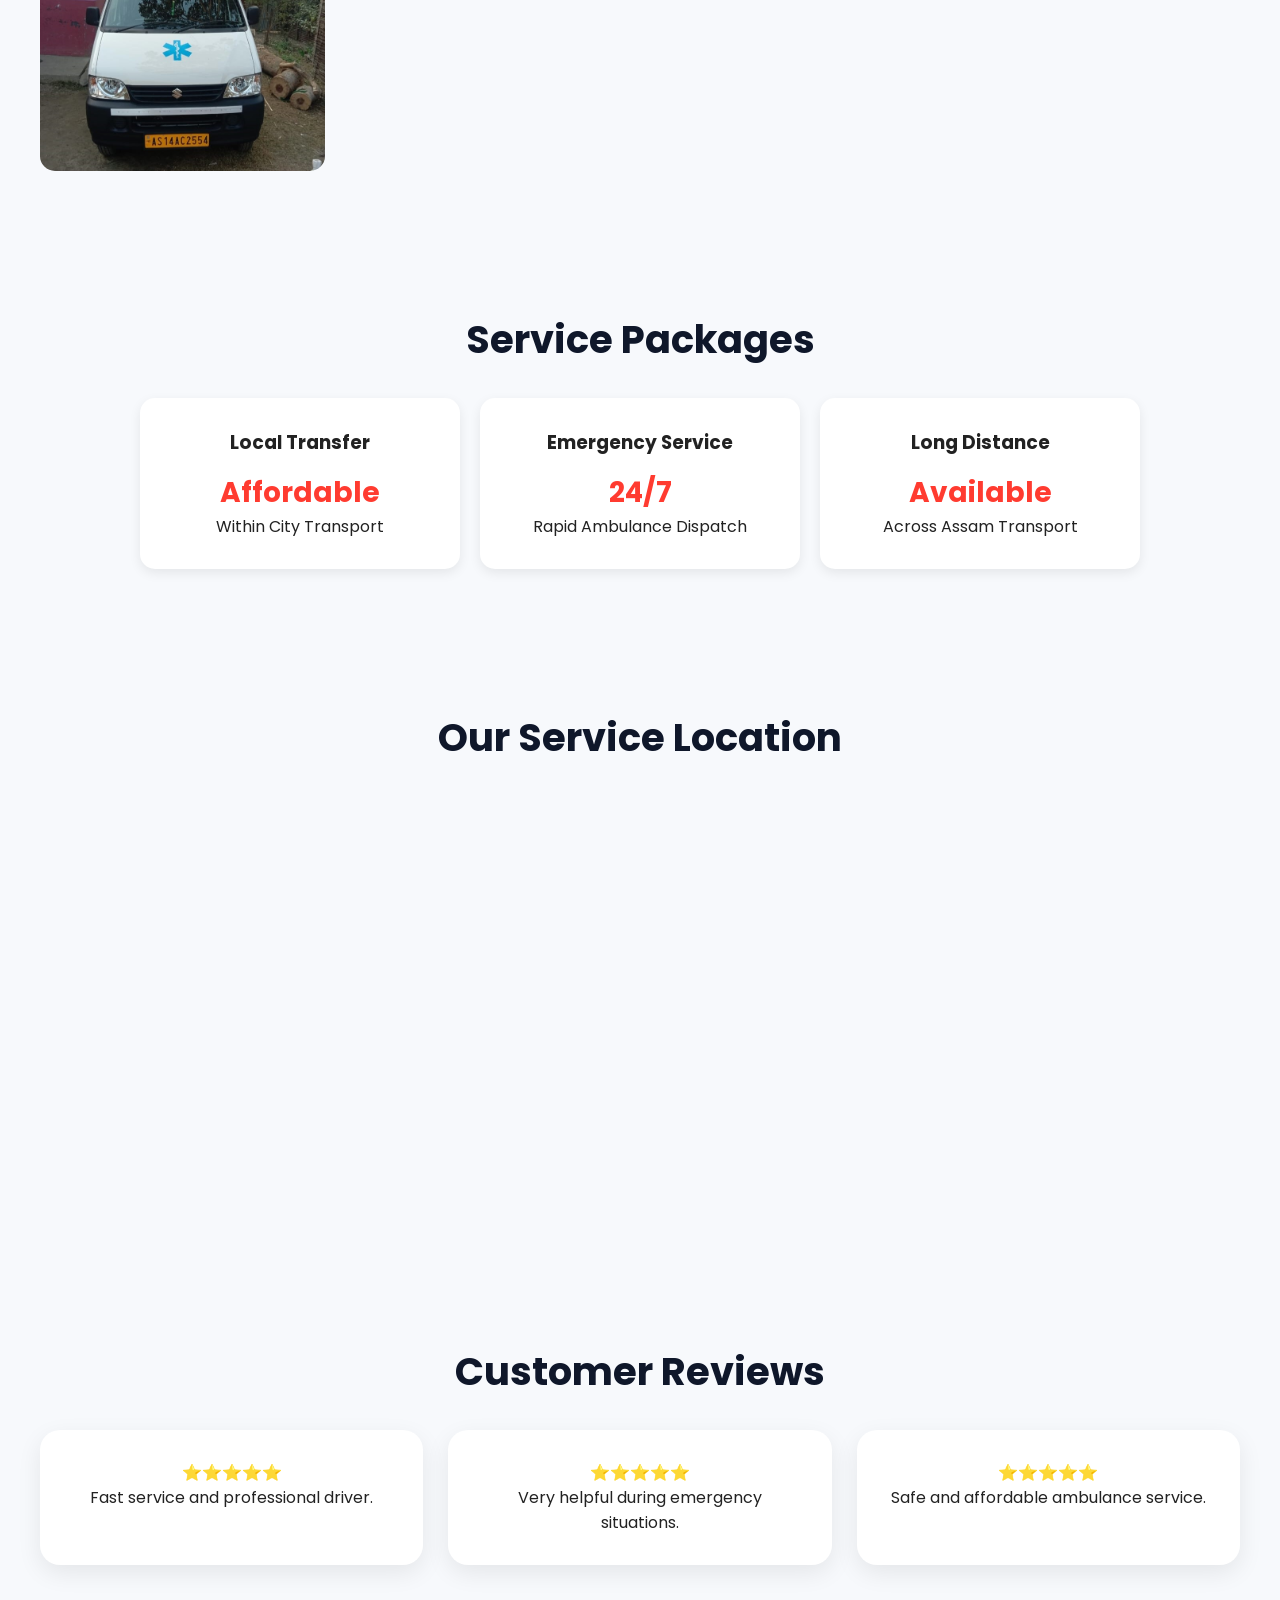
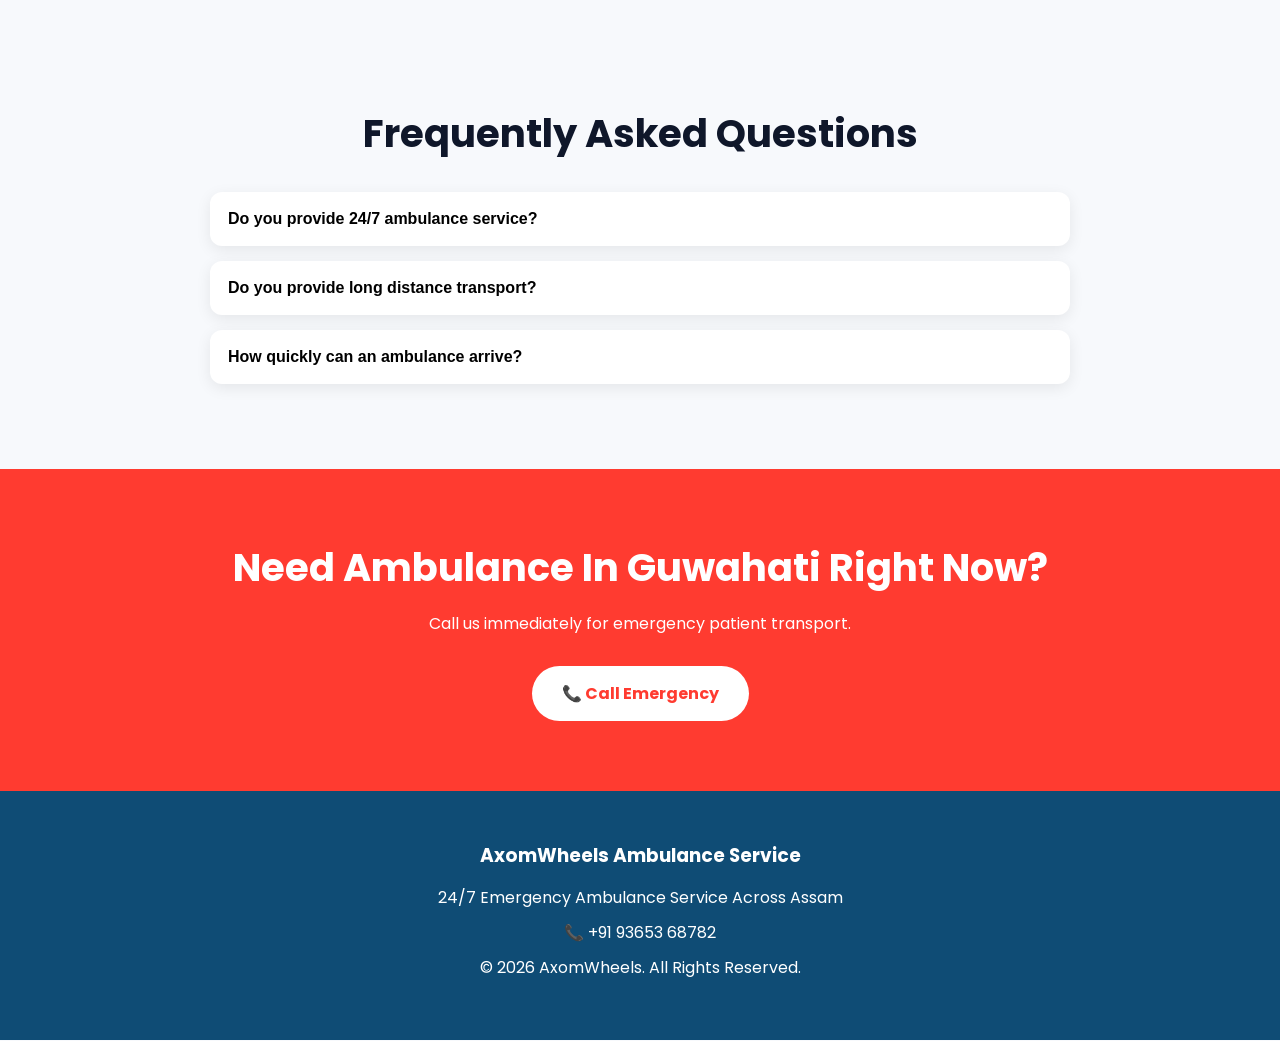
==== commit d1064948: "Update ambulance.html" ====
--- a/ambulance.html
+++ b/ambulance.html
@@ -14,7 +14,7 @@
       fetchpriority="high">
 <link rel="stylesheet" href="ambulance.css">
 
-<link rel="icon" href="favicon.png">
+<link rel="icon" href="favi.jpg">
 
 <link rel="preconnect" href="https://fonts.googleapis.com">
 <link rel="preconnect" href="https://fonts.gstatic.com" crossorigin>
@@ -68,7 +68,7 @@
 <div class="hero-overlay">
 
 <h1>
-24/7 Emergency Ambulance Service
+24/7 Emergency Ambulance Service In Guwahati
 </h1>
 
 <p>
@@ -470,7 +470,7 @@
 <section id="emergency-banner" class="emergency-banner">
 
 <h2>
-Need Ambulance Right Now?
+Need Ambulance In Guwahati Right Now?
 </h2>
 
 <p>
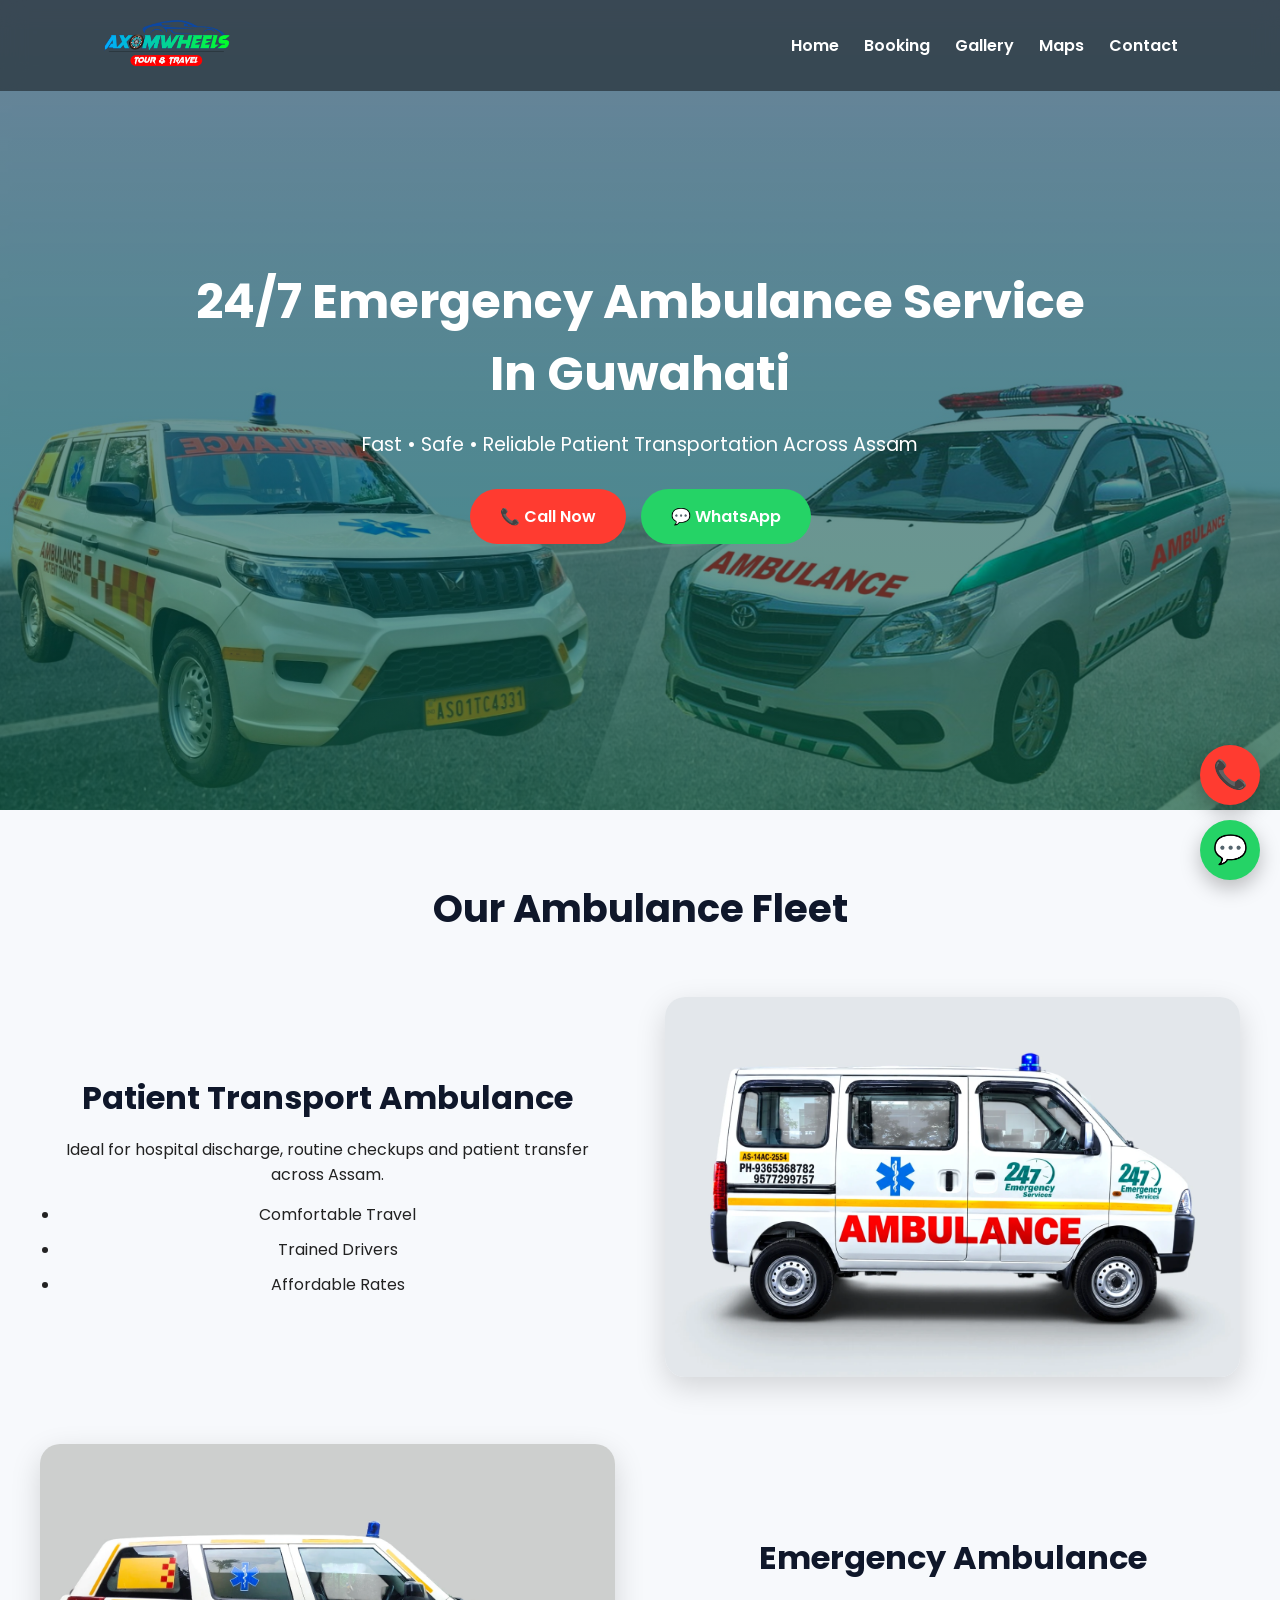
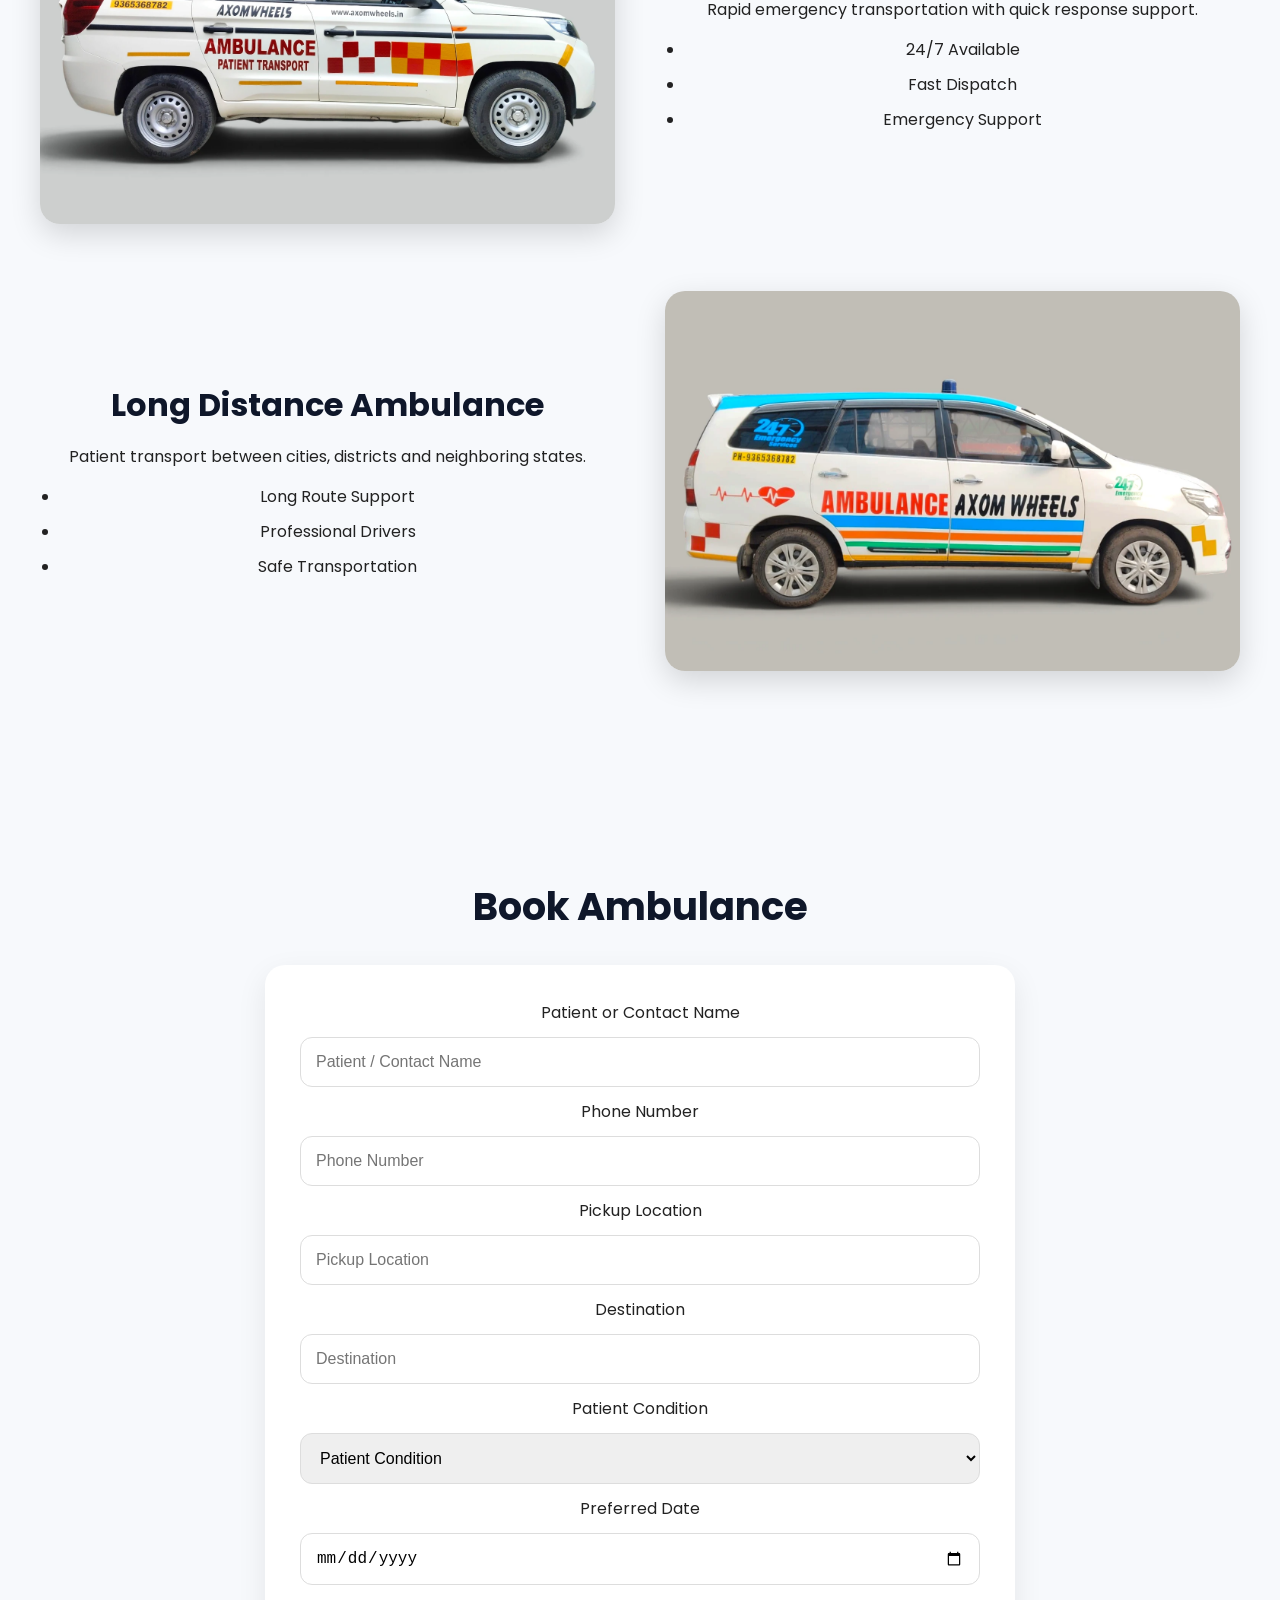
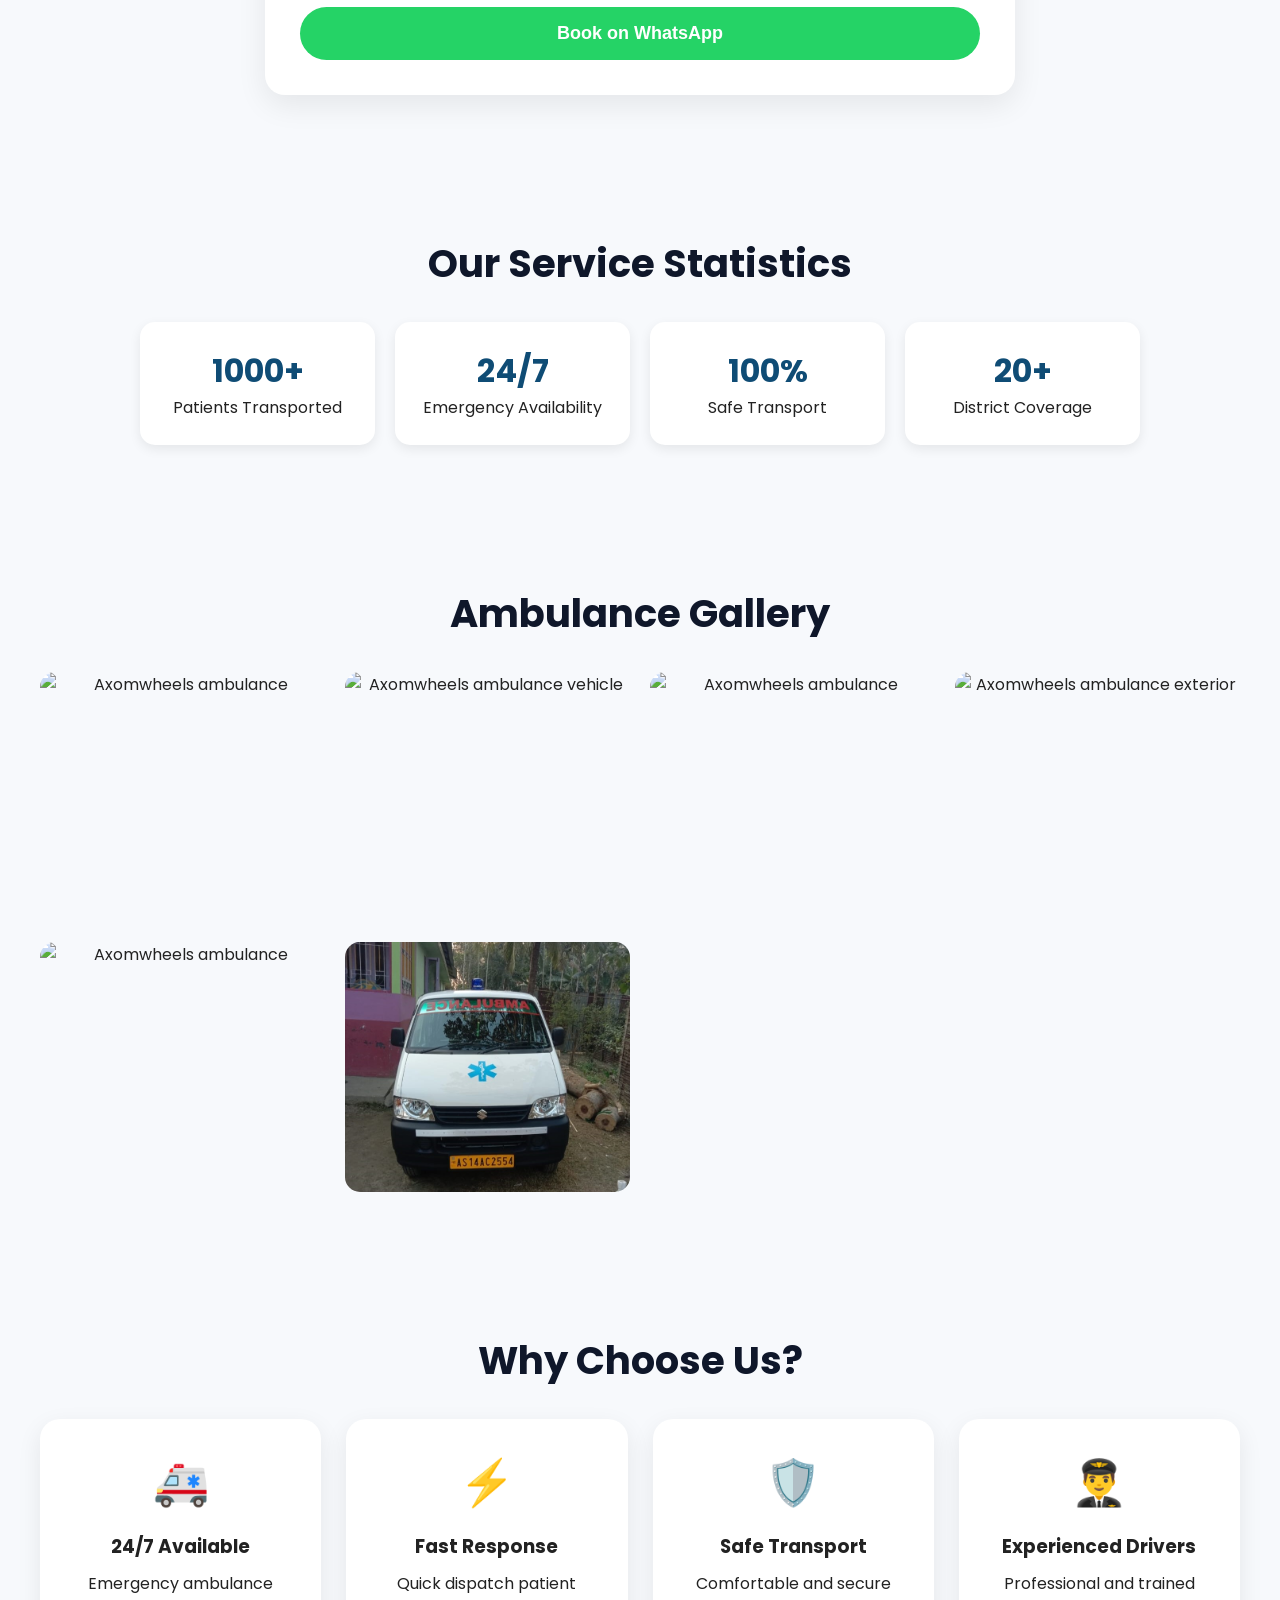
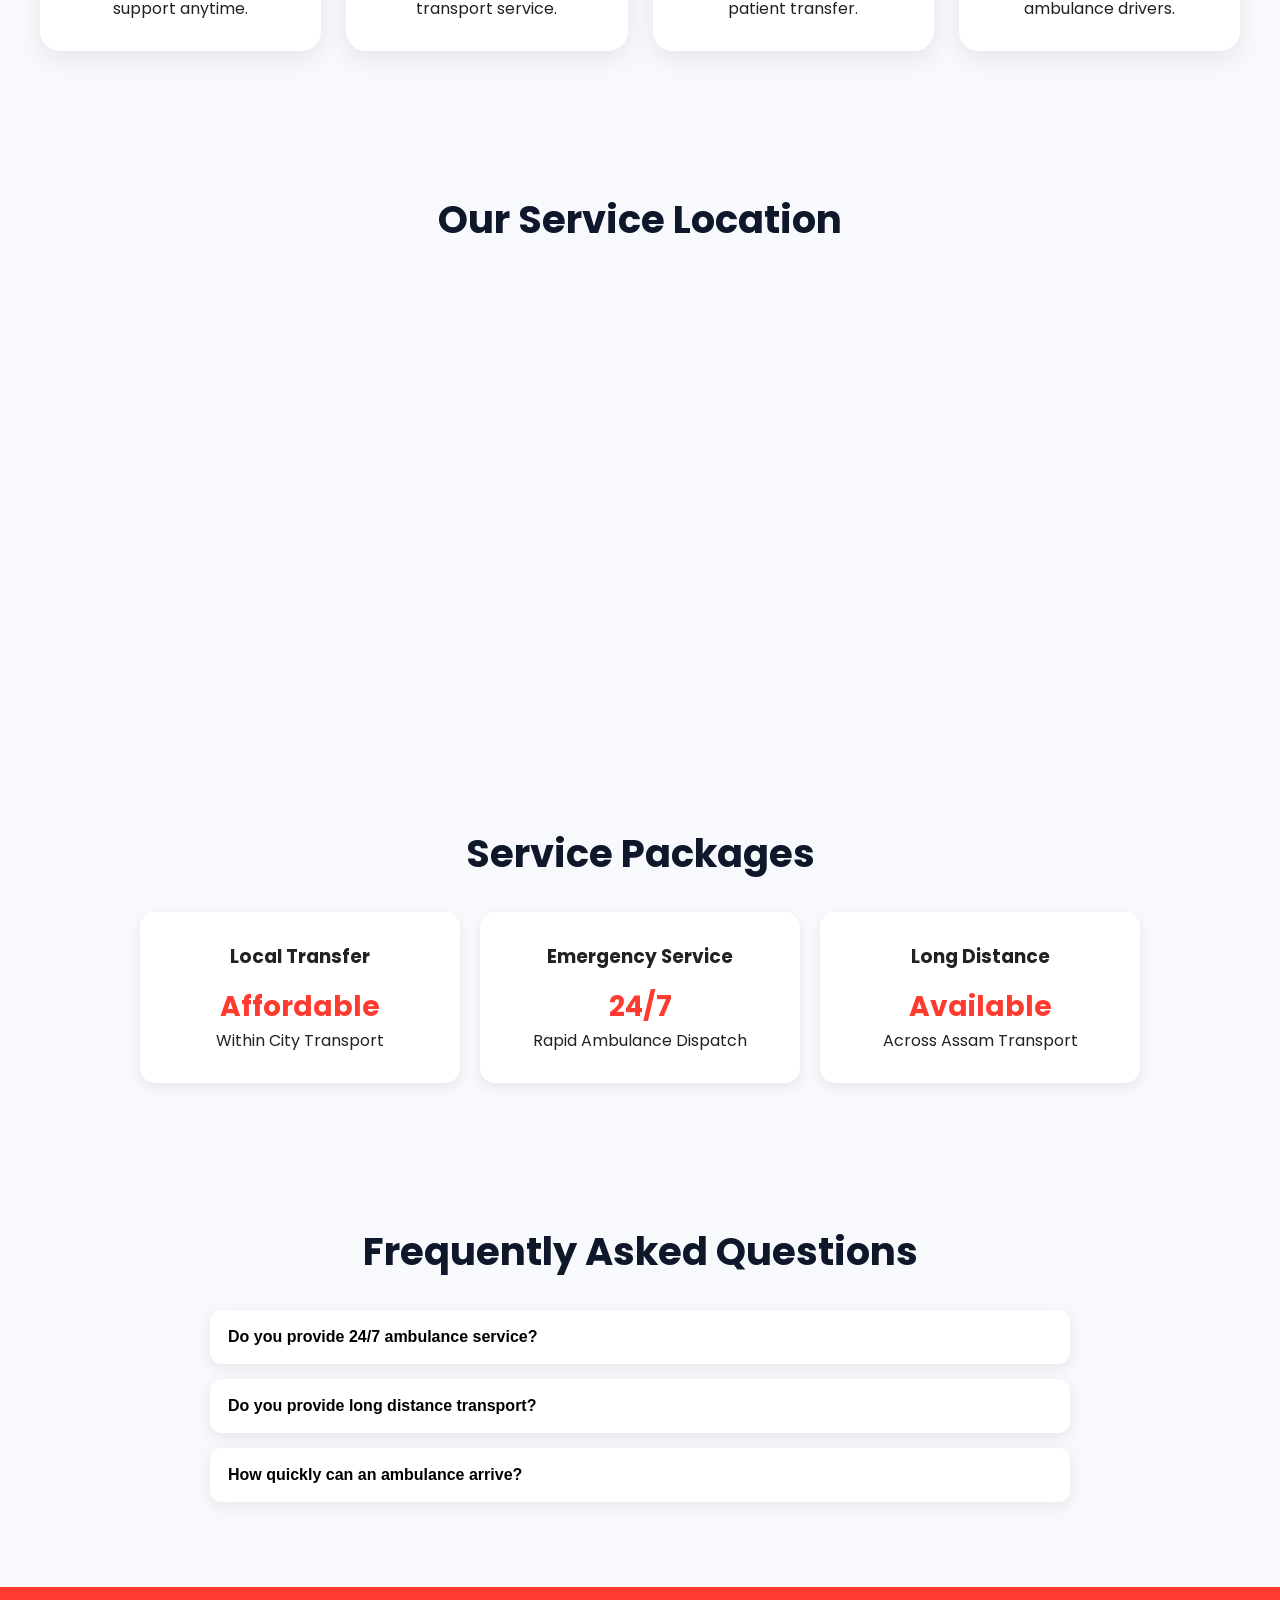
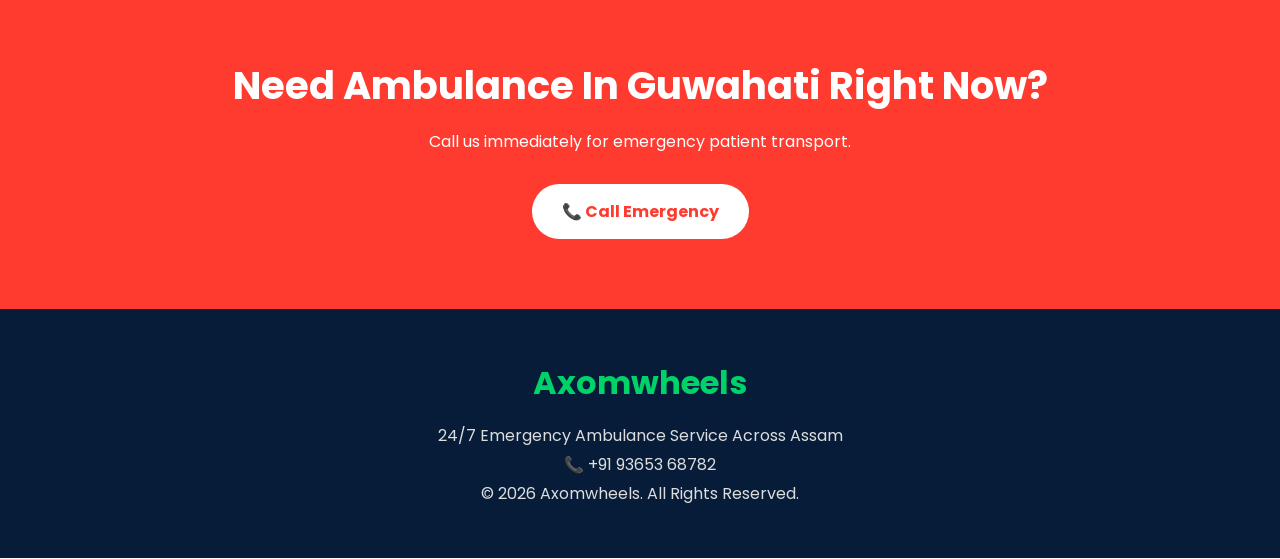
==== commit f61651d1: "Update ambulance.html" ====
--- a/ambulance.html
+++ b/ambulance.html
@@ -2,530 +2,764 @@
 <html lang="en">
 
 <head>
-<meta charset="UTF-8">
-<meta name="viewport" content="width=device-width, initial-scale=1.0">
-
-<title>Axomwheels Ambulance Service</title>
- <meta name="description"
-        content="24/7 on emargency ambulance services in guwahati with Axomwheels.">
-<link rel="preload"
-      href="images/back.jpg"
-      as="image"
-      fetchpriority="high">
-<link rel="stylesheet" href="ambulance.css">
-
-<link rel="icon" href="favi.jpg">
-
-<link rel="preconnect" href="https://fonts.googleapis.com">
-<link rel="preconnect" href="https://fonts.gstatic.com" crossorigin>
-
-<link href="https://fonts.googleapis.com/css2?family=Poppins:wght@300;400;500;600;700&display=swap" rel="stylesheet">
-
+    <meta charset="UTF-8">
+
+    <meta
+        name="viewport"
+        content="width=device-width, initial-scale=1.0"
+    >
+
+    <title>Axomwheels Ambulance Service | 24/7 Emergency Ambulance in Guwahati</title>
+
+    <meta
+        name="description"
+        content="24/7 emergency ambulance service in Guwahati and across Assam. Fast, safe and reliable patient transportation with Axomwheels."
+    >
+
+    <meta name="theme-color" content="#071c38">
+
+    <link rel="canonical" href="https://www.axomwheels.in/ambulance.html">
+
+    <!-- Hero image preload -->
+    <link
+        rel="preload"
+        href="images/back.jpg"
+        as="image"
+        fetchpriority="high"
+    >
+
+    <!-- Favicon -->
+    <link
+        rel="icon"
+        href="favi.jpg"
+        type="image/jpeg"
+    >
+
+    <!-- Google Fonts -->
+    <link rel="preconnect" href="https://fonts.googleapis.com">
+    <link
+        rel="preconnect"
+        href="https://fonts.gstatic.com"
+        crossorigin
+    >
+
+    <link
+        href="https://fonts.googleapis.com/css2?family=Poppins:wght@300;400;500;600;700&display=swap"
+        rel="stylesheet"
+    >
+
+    <!-- Main CSS -->
+    <link rel="stylesheet" href="ambulance.css">
 </head>
 
 <body>
 
-<!-- ================= NAVBAR ================= -->
-
-
-<nav class="navbar">
-
-<div class="logo">
-
-<img src="images/lo.png" alt="Axomwheels">
-
-</a>
-
-</div>
-
-<div class="menu-toggle" id="menu-toggle">
-☰
-</div>
-
-<ul class="nav-links" id="nav-links">
-
-<li><a href="index.html">Home</a></li>
-
-<li><a href="#booking-section">Booking</a></li>
-
-<li><a href="#gallery-section">Gallery</a></li>
-
-<li><a href="#map-section">Maps</a></li>
-
-<li><a href="#emergency-banner">Contact</a></li>
-
-</ul>
-
-</nav>
-
-<header>
-
-
-<!-- ================= HERO SECTION ================= -->
-
-<section id="hero" class="hero">
-
-<div class="hero-overlay">
-
-<h1>
-24/7 Emergency Ambulance Service In Guwahati
-</h1>
-
-<p>
-Fast • Safe • Reliable Patient Transportation Across Assam
-</p>
-
-<div class="hero-buttons">
-
-<a href="tel:+919365368782" class="btn call-btn">
- Call Now
-</a>
-
-<a href="https://wa.me/919365368782" target="_blank" class="btn whatsapp-btn">
- WhatsApp
-</a>
-
-</div>
-
-</div>
-
-</section>
-
-<!-- ================= WHY CHOOSE US ================= -->
-
-<section class="why-us">
-
-<h2>Why Choose Us?</h2>
-
-<div class="features-grid">
-
-<div class="feature-card reveal">
-<div class="icon">🚑</div>
-<h3>24/7 Available</h3>
-<p>
-Emergency ambulance support anytime
-</p>
-</div>
-
-<div class="feature-card reveal">
-<div class="icon">⚡</div>
-<h3>Fast Response</h3>
-<p>
-Quick dispatch patient
-transport service.
-</p>
-</div>
-
-<div class="feature-card reveal">
-<div class="icon">🛡️</div>
-<h3>Safe Transport</h3>
-<p>
-Comfortable and secure patient transfer.
-</p>
-</div>
-
-<div class="feature-card reveal">
-<div class="icon">👨‍✈️</div>
-<h3>Experienced Drivers</h3>
-<p>
-Professional and trained ambulance drivers.
-</p>
-</div>
-
-</div>
-
-</section>
-
-<!-- ================= OUR AMBULANCE ================= -->
-
-<section class="our-ambulance">
-
-<h2>Our Ambulance Fleet</h2>
-
-<div class="fleet-row reveal">
-
-<div class="fleet-text">
-
-<h3>Patient Transport Ambulance</h3>
-
-<p>
-Ideal for hospital discharge, routine
-checkups and patient transfer across Assam.
-</p>
-
-<ul>
-<li>Comfortable Travel</li>
-<li>Trained Drivers</li>
-<li>Affordable Rates</li>
-</ul>
-
-</div>
-
-<div class="fleet-image">
-<img src="images/ambulance.jpg" loading="lazy" alt="">
-</div>
-
-</div>
-
-<div class="fleet-row reverse reveal">
-
-<div class="fleet-text">
-
-<h3>Emergency Ambulance</h3>
-
-<p>
-Rapid emergency transportation with
-quick response support.
-</p>
-
-<ul>
-<li>24/7 Available</li>
-<li>Fast Dispatch</li>
-<li>Emergency Support</li>
-</ul>
-
-</div>
-
-<div class="fleet-image">
-<img src="images/ambulance2.jpg" loading="lazy" alt="">
-</div>
-
-</div>
-
-<div class="fleet-row reveal">
-
-<div class="fleet-text">
-
-<h3>Long Distance Ambulance</h3>
-
-<p>
-Patient transport between cities,
-districts and neighboring states.
-</p>
-
-<ul>
-<li>Long Route Support</li>
-<li>Professional Drivers</li>
-<li>Safe Transportation</li>
-</ul>
-
-</div>
-
-<div class="fleet-image">
-<img src="images/innovaemergency.jpg" loading="lazy" alt="">
-</div>
-
-</div>
-
-</section>
-
-<!-- ================= BOOKING ================= -->
-
-<section id="booking-section" class="booking-section">
-
-<h2>Book Ambulance</h2>
-
-<div class="booking-box reveal">
-
-<input
-type="text"
-id="name"
-placeholder="Patient / Contact Name">
-
-<input
-type="tel"
-id="phone"
-placeholder="Phone Number">
-
-
-<input
-type="text"
-id="pickup"
-placeholder="Pickup Location">
-
-<input
-type="text"
-id="destination"
-placeholder="Destination">
-
-<select id="patientType">
-
-<option value="">
-Patient Condition
-</option>
-
-<option value="Normal Transfer">
-Normal Transfer
-</option>
-
-<option value="Emergency">
-Emergency
-</option>
-
-<option value="Post Surgery">
-Post Surgery
-</option>
-
-</select>
-
-<input
-type="date"
-id="date">
-
-<button type="button"
-onclick="sendAmbulanceBooking()"
-class="book-btn">
-Book on WhatsApp
-
-</button>
-
-</div>
-
-</section>
-
-<!-- TRUST SECTION -->
-
-<section class="trust-section">
-
-<h2>Our Service Statistics</h2>
-
-<div class="trust-grid">
-
-<div class="trust-card">
-<h3>1000+</h3>
-<p>Patients Transported</p>
-</div>
-
-<div class="trust-card">
-<h3>24/7</h3>
-<p>Emergency Availability</p>
-</div>
-
-<div class="trust-card">
-<h3>100%</h3>
-<p>Safe Transport</p>
-</div>
-
-<div class="trust-card">
-<h3>20+</h3>
-<p>District Coverage</p>
-</div>
-
-</div>
-
-</section>
-
-<!-- GALLERY -->
-
-<section id="gallery-section" class="gallery-section">
-
-<h2>Ambulance Gallery</h2>
-
-<div class="gallery-grid">
-
-<img src="images/photo6.jpg" loading="lazy">
-<img src="images/photo4.jpg" loading="lazy">
-<img src="images/photo5.jpg" loading="lazy">
-<img src="images/photo7.jpg" loading="lazy">
-<img src="images/photo1.jpg" loading="lazy">
-<img src="images/photo2.jpg" loading="lazy">
-<img src="images/photo3.jpg" loading="lazy">
-<img src="images/ambulance3.jpg" loading="lazy">
-<img src="images/ambulance4.jpg" loading="lazy">
-
-
-</div>
-
-</section>
-
-<!-- PRICING -->
-
-<section class="pricing-section">
-
-<h2>Service Packages</h2>
-
-<div class="price-grid">
-
-<div class="price-card">
-<h3>Local Transfer</h3>
-<div class="price">Affordable</div>
-<p>Within City Transport</p>
-</div>
-
-<div class="price-card">
-<h3>Emergency Service</h3>
-<div class="price">24/7</div>
-<p>Rapid Ambulance Dispatch</p>
-</div>
-
-<div class="price-card">
-<h3>Long Distance</h3>
-<div class="price">Available</div>
-<p>Across Assam Transport</p>
-</div>
-
-</div>
-
-</section>
-
-<!-- MAP -->
-
-<section id="map-section" class="map-section">
-
-<h2>Our Service Location</h2>
-
-<div class="map-box">
-
-<iframe
-loading="lazy"
-src="https://maps.google.com/maps?q=Guwahati&t=&z=10&ie=UTF8&iwloc=&output=embed">
-</iframe>
-
-</div>
-
-</section>
-
-<!-- ================= REVIEWS ================= -->
-
-<section class="reviews">
-
-<h2>Customer Reviews</h2>
-
-<div class="review-grid">
-
-<div class="review-card reveal">
-⭐⭐⭐⭐⭐
-<p>
-Fast service and professional driver.
-</p>
-</div>
-
-<div class="review-card reveal">
-⭐⭐⭐⭐⭐
-<p>
-Very helpful during emergency situations.
-</p>
-</div>
-
-<div class="review-card reveal">
-⭐⭐⭐⭐⭐
-<p>
-Safe and affordable ambulance service.
-</p>
-</div>
-
-</div>
-
-</section>
-
-<!-- ================= FAQ ================= -->
-
-<section class="faq">
-
-<h2>Frequently Asked Questions</h2>
-
-<div class="faq-item">
-
-<button class="faq-question">
-Do you provide 24/7 ambulance service?
-</button>
-
-<div class="faq-answer">
-Yes, our ambulance service is available
-24 hours a day and 7 days a week.
-</div>
-
-</div>
-
-<div class="faq-item">
-
-<button class="faq-question">
-Do you provide long distance transport?
-</button>
-
-<div class="faq-answer">
-Yes, we provide ambulance transportation
-across Assam and nearby states.
-</div>
-
-</div>
-
-<div class="faq-item">
-
-<button class="faq-question">
-How quickly can an ambulance arrive?
-</button>
-
-<div class="faq-answer">
-Arrival time depends on location,
-distance and traffic conditions.
-</div>
-
-</div>
-
-</section>
-
-<!-- ================= EMERGENCY CTA ================= -->
-
-<section id="emergency-banner" class="emergency-banner">
-
-<h2>
-Need Ambulance In Guwahati Right Now?
-</h2>
-
-<p>
-Call us immediately for emergency patient transport.
-</p>
-
-<a href="tel:+919365368782"
-class="emergency-call">
-
-📞 Call Emergency
-
-</a>
-
-</section>
-
-<button id="topBtn">↑</button>
-
-<!-- ================= FOOTER ================= -->
-
-<footer id="footer" class="footer">
-
-<h3>Axomwheels Ambulance Service</h3>
-
-<p>
-24/7 Emergency Ambulance Service Across Assam
-</p>
-
-<p>
-📞 +91 93653 68782
-</p>
-
-<p>
-© 2026 Axomwheels. All Rights Reserved.
-</p>
-
-</footer>
-
-<!-- ================= FLOATING BUTTONS ================= -->
-
-<a href="tel:+919365368782"
-class="floating-call">
-
-📞
-
-</a>
-
-<a href="https://wa.me/919365368782"
-target="_blank"
-class="floating-whatsapp">
-
-💬
-
-</a>
-
-<script src="ambulance.js"></script>
+    <!-- ================= NAVBAR ================= -->
+
+    <nav class="navbar" aria-label="Main navigation">
+
+        <a
+            href="index.html"
+            class="logo"
+            aria-label="Axomwheels Home"
+        >
+            <img
+                src="images/lo.png"
+                alt="Axomwheels"
+                width="130"
+                height="auto"
+            >
+        </a>
+
+        <button
+            type="button"
+            class="menu-toggle"
+            id="menu-toggle"
+            aria-label="Open navigation menu"
+            aria-expanded="false"
+            aria-controls="nav-links"
+        >
+            ☰
+        </button>
+
+        <ul class="nav-links" id="nav-links">
+
+            <li>
+                <a href="index.html">Home</a>
+            </li>
+
+            <li>
+                <a href="#booking-section">Booking</a>
+            </li>
+
+            <li>
+                <a href="#gallery-section">Gallery</a>
+            </li>
+
+            <li>
+                <a href="#map-section">Maps</a>
+            </li>
+
+            <li>
+                <a href="#emergency-banner">Contact</a>
+            </li>
+
+        </ul>
+
+    </nav>
+
+
+    <main>
+
+        <!-- ================= HERO ================= -->
+
+        <section id="hero" class="hero">
+
+            <div class="hero-overlay">
+
+                <h1>
+                    24/7 Emergency Ambulance Service In Guwahati
+                </h1>
+
+                <p>
+                    Fast • Safe • Reliable Patient Transportation Across Assam
+                </p>
+
+                <div class="hero-buttons">
+
+                    <a
+                        href="tel:+919365368782"
+                        class="btn call-btn"
+                        aria-label="Call Axomwheels Ambulance"
+                    >
+                        📞 Call Now
+                    </a>
+
+                    <a
+                        href="https://wa.me/919365368782"
+                        target="_blank"
+                        rel="noopener noreferrer"
+                        class="btn whatsapp-btn"
+                        aria-label="Contact Axomwheels Ambulance on WhatsApp"
+                    >
+                        💬 WhatsApp
+                    </a>
+
+                </div>
+
+            </div>
+
+        </section>
+
+
+        <!-- ================= OUR AMBULANCE ================= -->
+
+        <section class="our-ambulance">
+
+            <h2>Our Ambulance Fleet</h2>
+
+
+            <div class="fleet-row reveal">
+
+                <div class="fleet-text">
+
+                    <h3>Patient Transport Ambulance</h3>
+
+                    <p>
+                        Ideal for hospital discharge, routine
+                        checkups and patient transfer across Assam.
+                    </p>
+
+                    <ul>
+                        <li>Comfortable Travel</li>
+                        <li>Trained Drivers</li>
+                        <li>Affordable Rates</li>
+                    </ul>
+
+                </div>
+
+                <div class="fleet-image">
+
+                    <img
+                        src="images/abc.webp"
+                        loading="lazy"
+                        decoding="async"
+                        alt="Axomwheels patient transport ambulance"
+                    >
+
+                </div>
+
+            </div>
+
+
+            <div class="fleet-row reverse reveal">
+
+                <div class="fleet-text">
+
+                    <h3>Emergency Ambulance</h3>
+
+                    <p>
+                        Rapid emergency transportation with
+                        quick response support.
+                    </p>
+
+                    <ul>
+                        <li>24/7 Available</li>
+                        <li>Fast Dispatch</li>
+                        <li>Emergency Support</li>
+                    </ul>
+
+                </div>
+
+                <div class="fleet-image">
+
+                    <img
+                        src="images/ab.webp"
+                        loading="lazy"
+                        decoding="async"
+                        alt="Axomwheels emergency ambulance"
+                    >
+
+                </div>
+
+            </div>
+
+
+            <div class="fleet-row reveal">
+
+                <div class="fleet-text">
+
+                    <h3>Long Distance Ambulance</h3>
+
+                    <p>
+                        Patient transport between cities,
+                        districts and neighboring states.
+                    </p>
+
+                    <ul>
+                        <li>Long Route Support</li>
+                        <li>Professional Drivers</li>
+                        <li>Safe Transportation</li>
+                    </ul>
+
+                </div>
+
+                <div class="fleet-image">
+
+                    <img
+                        src="images/aa.webp"
+                        loading="lazy"
+                        decoding="async"
+                        alt="Axomwheels long distance ambulance"
+                    >
+
+                </div>
+
+            </div>
+
+        </section>
+
+
+        <!-- ================= BOOKING ================= -->
+
+        <section
+            id="booking-section"
+            class="booking-section"
+        >
+
+            <h2>Book Ambulance</h2>
+
+            <div class="booking-box reveal">
+
+                <label class="sr-only" for="name">
+                    Patient or Contact Name
+                </label>
+
+                <input
+                    type="text"
+                    id="name"
+                    placeholder="Patient / Contact Name"
+                    autocomplete="name"
+                    required
+                >
+
+
+                <label class="sr-only" for="phone">
+                    Phone Number
+                </label>
+
+                <input
+                    type="tel"
+                    id="phone"
+                    placeholder="Phone Number"
+                    autocomplete="tel"
+                    inputmode="tel"
+                    required
+                >
+
+
+                <label class="sr-only" for="pickup">
+                    Pickup Location
+                </label>
+
+                <input
+                    type="text"
+                    id="pickup"
+                    placeholder="Pickup Location"
+                    autocomplete="street-address"
+                    required
+                >
+
+
+                <label class="sr-only" for="destination">
+                    Destination
+                </label>
+
+                <input
+                    type="text"
+                    id="destination"
+                    placeholder="Destination"
+                    required
+                >
+
+
+                <label class="sr-only" for="patientType">
+                    Patient Condition
+                </label>
+
+                <select
+                    id="patientType"
+                    required
+                >
+
+                    <option value="">
+                        Patient Condition
+                    </option>
+
+                    <option value="Normal Transfer">
+                        Normal Transfer
+                    </option>
+
+                    <option value="Emergency">
+                        Emergency
+                    </option>
+
+                    <option value="Post Surgery">
+                        Post Surgery
+                    </option>
+
+                </select>
+
+
+                <label class="sr-only" for="date">
+                    Preferred Date
+                </label>
+
+                <input
+                    type="date"
+                    id="date"
+                    required
+                >
+
+
+                <button
+                    type="button"
+                    id="booking-btn"
+                    class="book-btn"
+                >
+                    Book on WhatsApp
+                </button>
+
+            </div>
+
+        </section>
+
+
+        <!-- ================= TRUST ================= -->
+
+        <section class="trust-section">
+
+            <h2>Our Service Statistics</h2>
+
+            <div class="trust-grid">
+
+                <div class="trust-card">
+                    <h3>1000+</h3>
+                    <p>Patients Transported</p>
+                </div>
+
+                <div class="trust-card">
+                    <h3>24/7</h3>
+                    <p>Emergency Availability</p>
+                </div>
+
+                <div class="trust-card">
+                    <h3>100%</h3>
+                    <p>Safe Transport</p>
+                </div>
+
+                <div class="trust-card">
+                    <h3>20+</h3>
+                    <p>District Coverage</p>
+                </div>
+
+            </div>
+
+        </section>
+
+        <!-- ================= GALLERY ================= -->
+
+        <section
+            id="gallery-section"
+            class="gallery-section"
+        >
+
+            <h2>Ambulance Gallery</h2>
+
+            <div class="gallery-grid">
+
+                <img
+                    src="images/photo6.jpg"
+                    loading="lazy"
+                    decoding="async"
+                    alt="Axomwheels ambulance"
+                >
+
+                <img
+                    src="images/photo5.jpg"
+                    loading="lazy"
+                    decoding="async"
+                    alt="Axomwheels ambulance vehicle"
+                >
+
+                <img
+                    src="images/photo7.jpg"
+                    loading="lazy"
+                    decoding="async"
+                    alt="Axomwheels ambulance"
+                >
+
+                <img
+                    src="images/photo1.jpg"
+                    loading="lazy"
+                    decoding="async"
+                    alt="Axomwheels ambulance exterior"
+                >
+
+                <img
+                    src="images/photo2.jpg"
+                    loading="lazy"
+                    decoding="async"
+                    alt="Axomwheels ambulance"
+                >
+
+                <img
+                    src="images/ambulance4.jpg"
+                    loading="lazy"
+                    decoding="async"
+                    alt="Axomwheels ambulance fleet"
+                >
+
+            </div>
+
+        </section>
+
+         <!-- ================= WHY CHOOSE US ================= -->
+
+        <section class="why-us">
+
+            <h2>Why Choose Us?</h2>
+
+            <div class="features-grid">
+
+                <div class="feature-card reveal">
+
+                    <div class="icon" aria-hidden="true">🚑</div>
+
+                    <h3>24/7 Available</h3>
+
+                    <p>
+                        Emergency ambulance support anytime.
+                    </p>
+
+                </div>
+
+
+                <div class="feature-card reveal">
+
+                    <div class="icon" aria-hidden="true">⚡</div>
+
+                    <h3>Fast Response</h3>
+
+                    <p>
+                        Quick dispatch patient transport service.
+                    </p>
+
+                </div>
+
+
+                <div class="feature-card reveal">
+
+                    <div class="icon" aria-hidden="true">🛡️</div>
+
+                    <h3>Safe Transport</h3>
+
+                    <p>
+                        Comfortable and secure patient transfer.
+                    </p>
+
+                </div>
+
+
+                <div class="feature-card reveal">
+
+                    <div class="icon" aria-hidden="true">👨‍✈️</div>
+
+                    <h3>Experienced Drivers</h3>
+
+                    <p>
+                        Professional and trained ambulance drivers.
+                    </p>
+
+                </div>
+
+            </div>
+
+        </section>
+
+        <!-- ================= MAP ================= -->
+
+        <section
+            id="map-section"
+            class="map-section"
+        >
+
+            <h2>Our Service Location</h2>
+
+            <div class="map-box">
+
+                <iframe
+                    title="Axomwheels service location in Guwahati"
+                    loading="lazy"
+                    src="https://maps.google.com/maps?q=Guwahati&t=&z=10&ie=UTF8&iwloc=&output=embed"
+                ></iframe>
+
+            </div>
+
+        </section>
+
+        <!-- ================= PRICING ================= -->
+
+        <section class="pricing-section">
+
+            <h2>Service Packages</h2>
+
+            <div class="price-grid">
+
+                <div class="price-card">
+
+                    <h3>Local Transfer</h3>
+
+                    <div class="price">
+                        Affordable
+                    </div>
+
+                    <p>
+                        Within City Transport
+                    </p>
+
+                </div>
+
+
+                <div class="price-card">
+
+                    <h3>Emergency Service</h3>
+
+                    <div class="price">
+                        24/7
+                    </div>
+
+                    <p>
+                        Rapid Ambulance Dispatch
+                    </p>
+
+                </div>
+
+
+                <div class="price-card">
+
+                    <h3>Long Distance</h3>
+
+                    <div class="price">
+                        Available
+                    </div>
+
+                    <p>
+                        Across Assam Transport
+                    </p>
+
+                </div>
+
+            </div>
+
+        </section>
+
+
+        <!-- ================= FAQ ================= -->
+
+        <section class="faq">
+
+            <h2>Frequently Asked Questions</h2>
+
+
+            <div class="faq-item">
+
+                <button
+                    type="button"
+                    class="faq-question"
+                    aria-expanded="false"
+                >
+                    Do you provide 24/7 ambulance service?
+                </button>
+
+                <div
+                    class="faq-answer"
+                    hidden
+                >
+                    Yes, our ambulance service is available
+                    24 hours a day and 7 days a week.
+                </div>
+
+            </div>
+
+
+            <div class="faq-item">
+
+                <button
+                    type="button"
+                    class="faq-question"
+                    aria-expanded="false"
+                >
+                    Do you provide long distance transport?
+                </button>
+
+                <div
+                    class="faq-answer"
+                    hidden
+                >
+                    Yes, we provide ambulance transportation
+                    across Assam and nearby states.
+                </div>
+
+            </div>
+
+
+            <div class="faq-item">
+
+                <button
+                    type="button"
+                    class="faq-question"
+                    aria-expanded="false"
+                >
+                    How quickly can an ambulance arrive?
+                </button>
+
+                <div
+                    class="faq-answer"
+                    hidden
+                >
+                    Arrival time depends on location,
+                    distance and traffic conditions.
+                </div>
+
+            </div>
+
+        </section>
+
+
+        <!-- ================= EMERGENCY CTA ================= -->
+
+        <section
+            id="emergency-banner"
+            class="emergency-banner"
+        >
+
+            <h2>
+                Need Ambulance In Guwahati Right Now?
+            </h2>
+
+            <p>
+                Call us immediately for emergency patient transport.
+            </p>
+
+            <a
+                href="tel:+919365368782"
+                class="emergency-call"
+            >
+                📞 Call Emergency
+            </a>
+
+        </section>
+
+    </main>
+
+
+    <!-- ================= BACK TO TOP ================= -->
+
+    <button
+        type="button"
+        id="topBtn"
+        aria-label="Back to top"
+    >
+        ↑
+    </button>
+
+
+    <!-- ================= FOOTER ================= -->
+
+    <footer id="footer" class="footer">
+
+        <h3>Axomwheels</h3>
+
+        <p>
+            24/7 Emergency Ambulance Service Across Assam
+        </p>
+
+        <p>
+            📞 +91 93653 68782
+        </p>
+
+        <p>
+            © 2026 Axomwheels. All Rights Reserved.
+        </p>
+
+    </footer>
+
+
+    <!-- ================= FLOATING BUTTONS ================= -->
+
+    <a
+        href="tel:+919365368782"
+        class="floating-call"
+        aria-label="Call Axomwheels Ambulance"
+    >
+        📞
+    </a>
+
+
+    <a
+        href="https://wa.me/919365368782"
+        target="_blank"
+        rel="noopener noreferrer"
+        class="floating-whatsapp"
+        aria-label="WhatsApp Axomwheels Ambulance"
+    >
+        💬
+    </a>
+
+
+    <!-- JavaScript -->
+    <script src="ambulance.js"></script>
 
 </body>
 </html>
--- a/ambulance.css
+++ b/ambulance.css
@@ -433,24 +433,37 @@
 /* =========================
    FOOTER
 ========================= */
-
 .footer{
-background:#0f4c75;
-color:white;
+
+background:#071c38;
+
+padding:50px 8%;
 
 text-align:center;
 
-padding:50px 20px;
+color:white;
+
 }
 
 .footer h3{
+
+font-size:32px;
+
 margin-bottom:15px;
+
+color:#00d26a;
+
 }
 
 .footer p{
-margin-bottom:10px;
-}
-
+
+font-size:16px;
+
+color:#ddd;
+
+line-height:1.8;
+
+}
 /* =========================
    FLOATING BUTTONS
 ========================= */
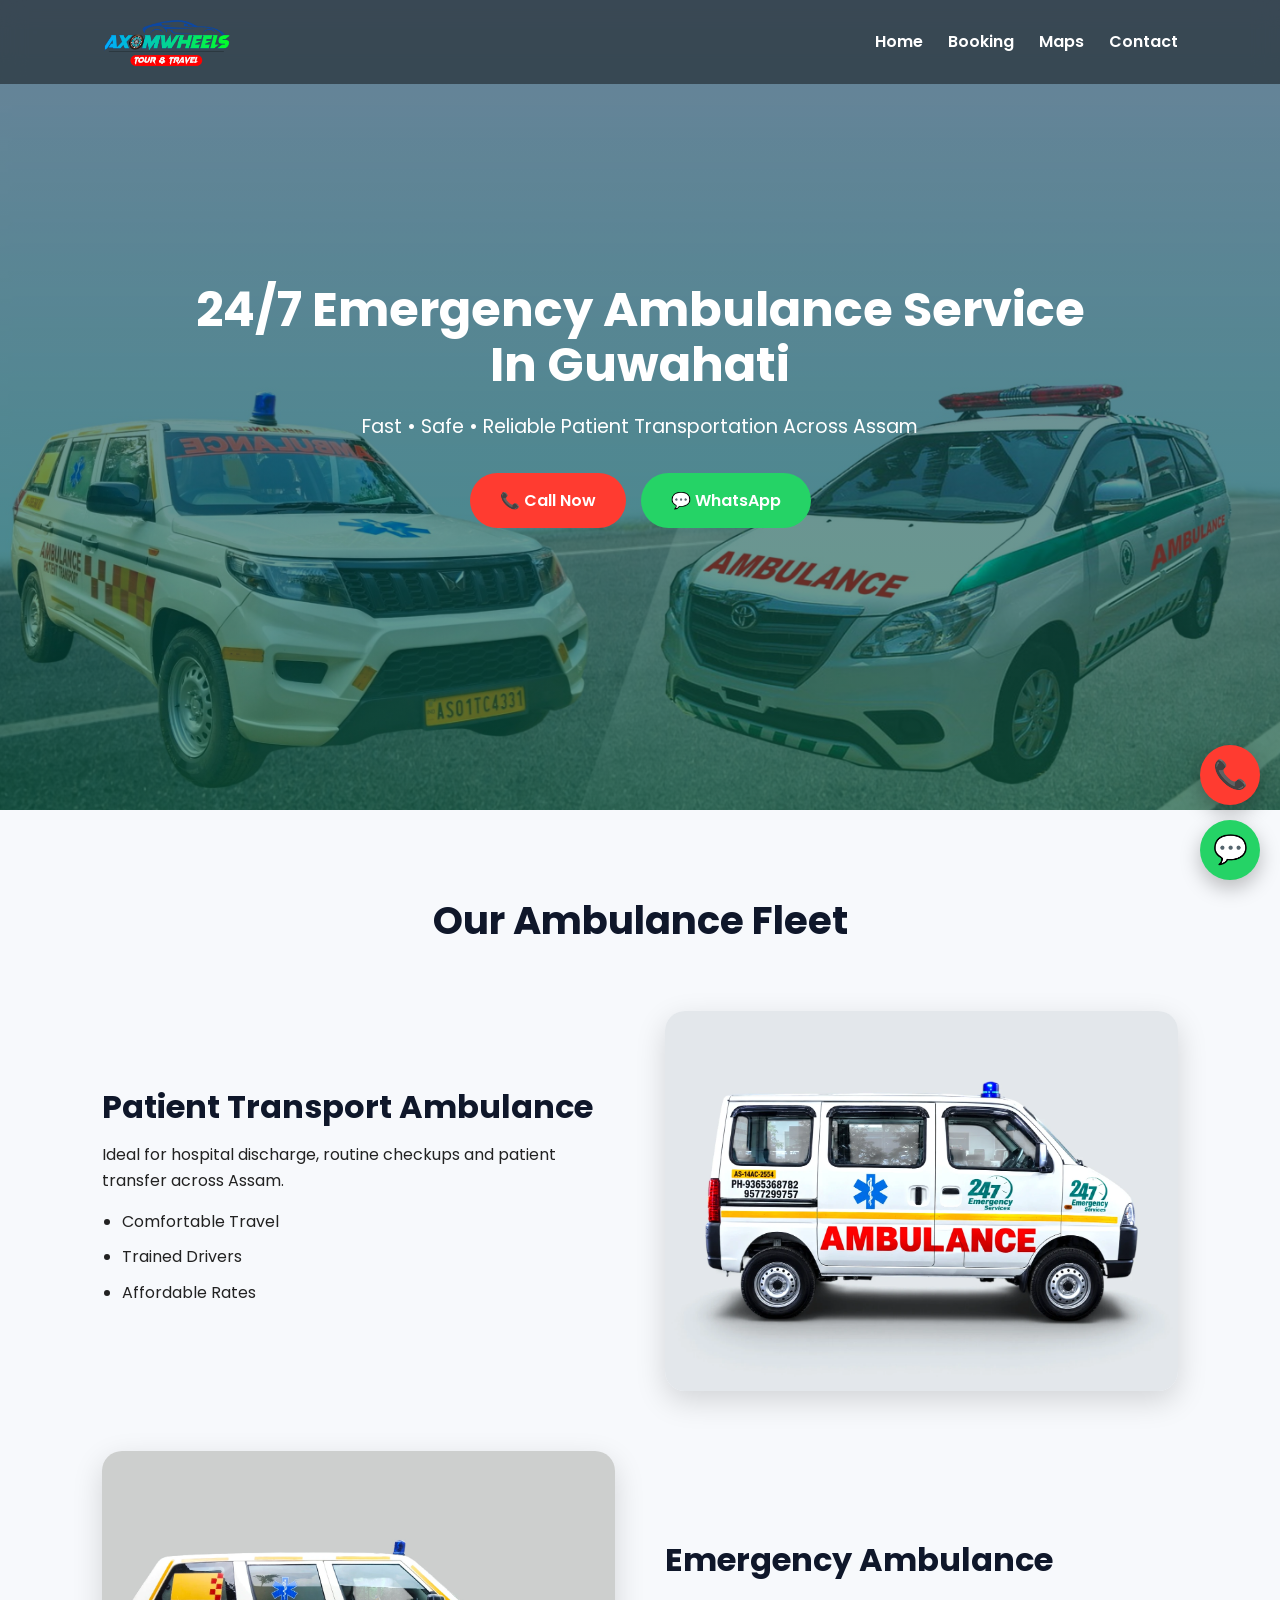
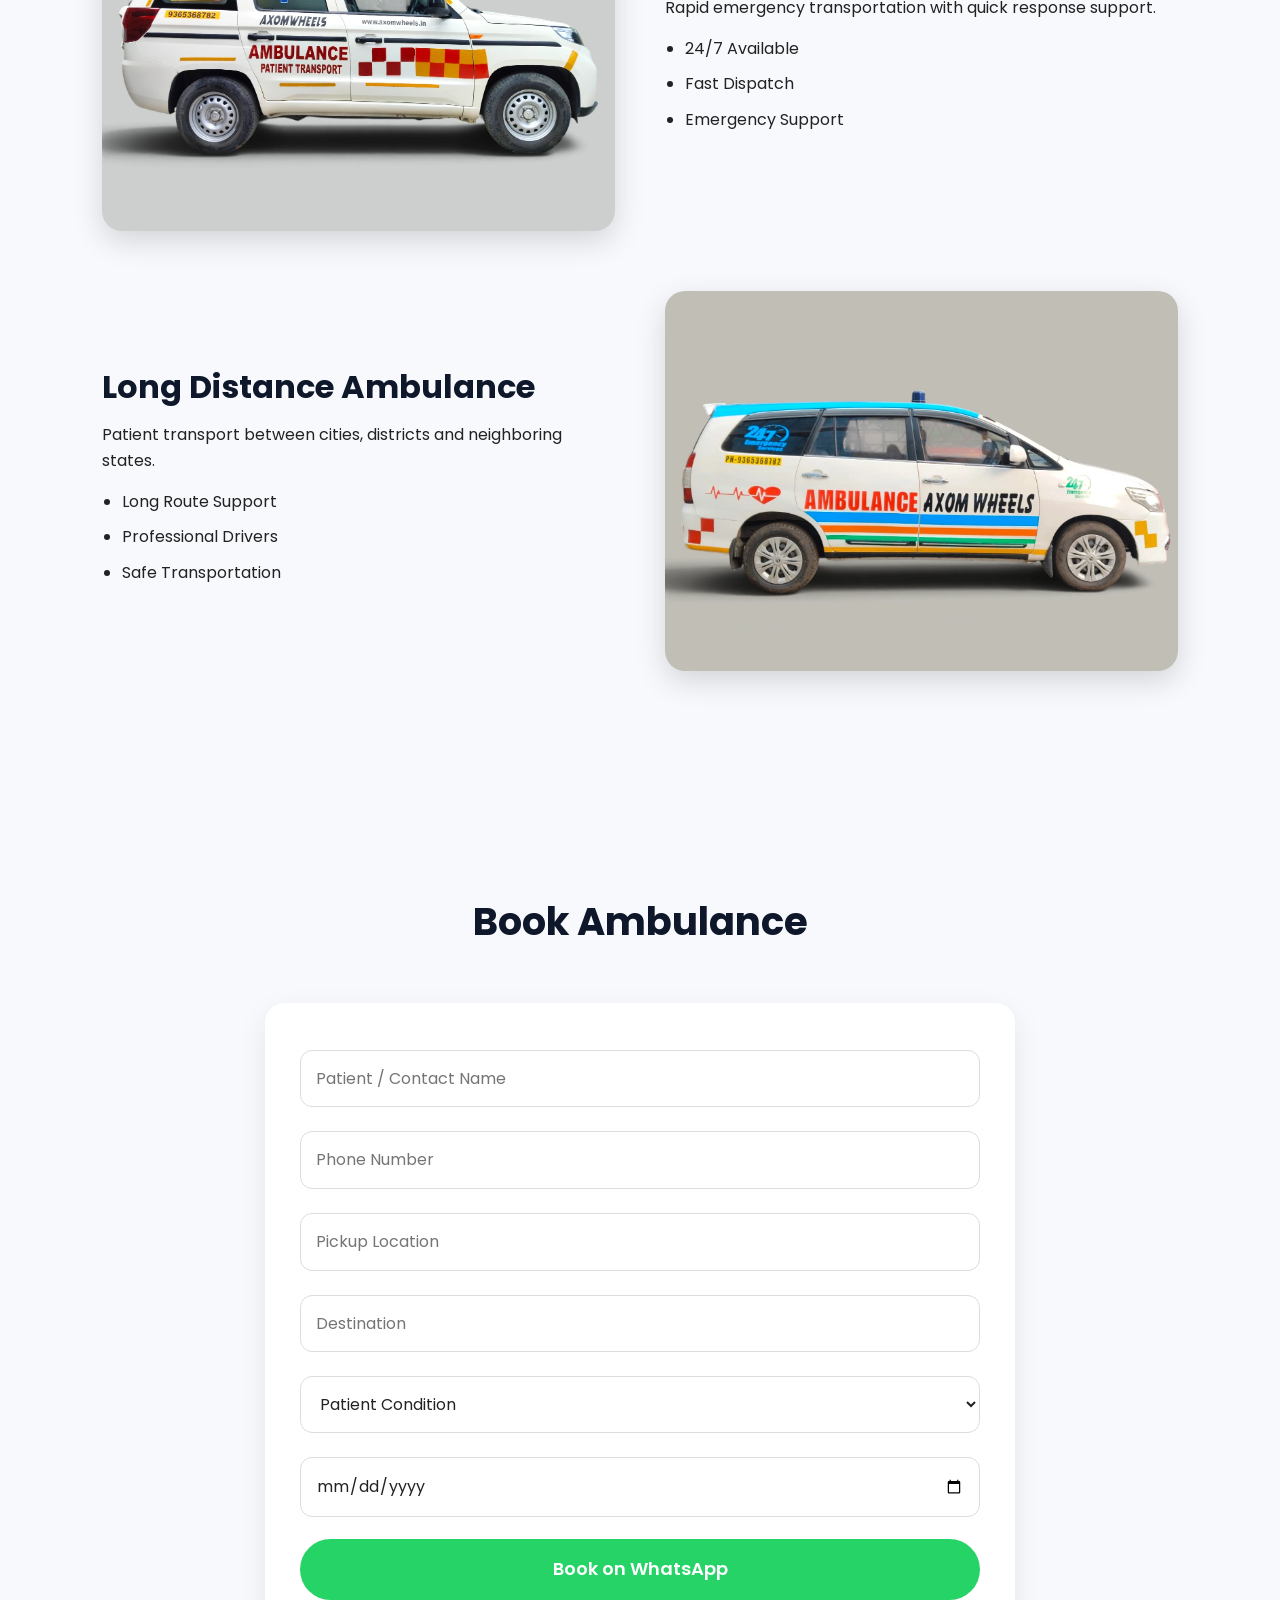
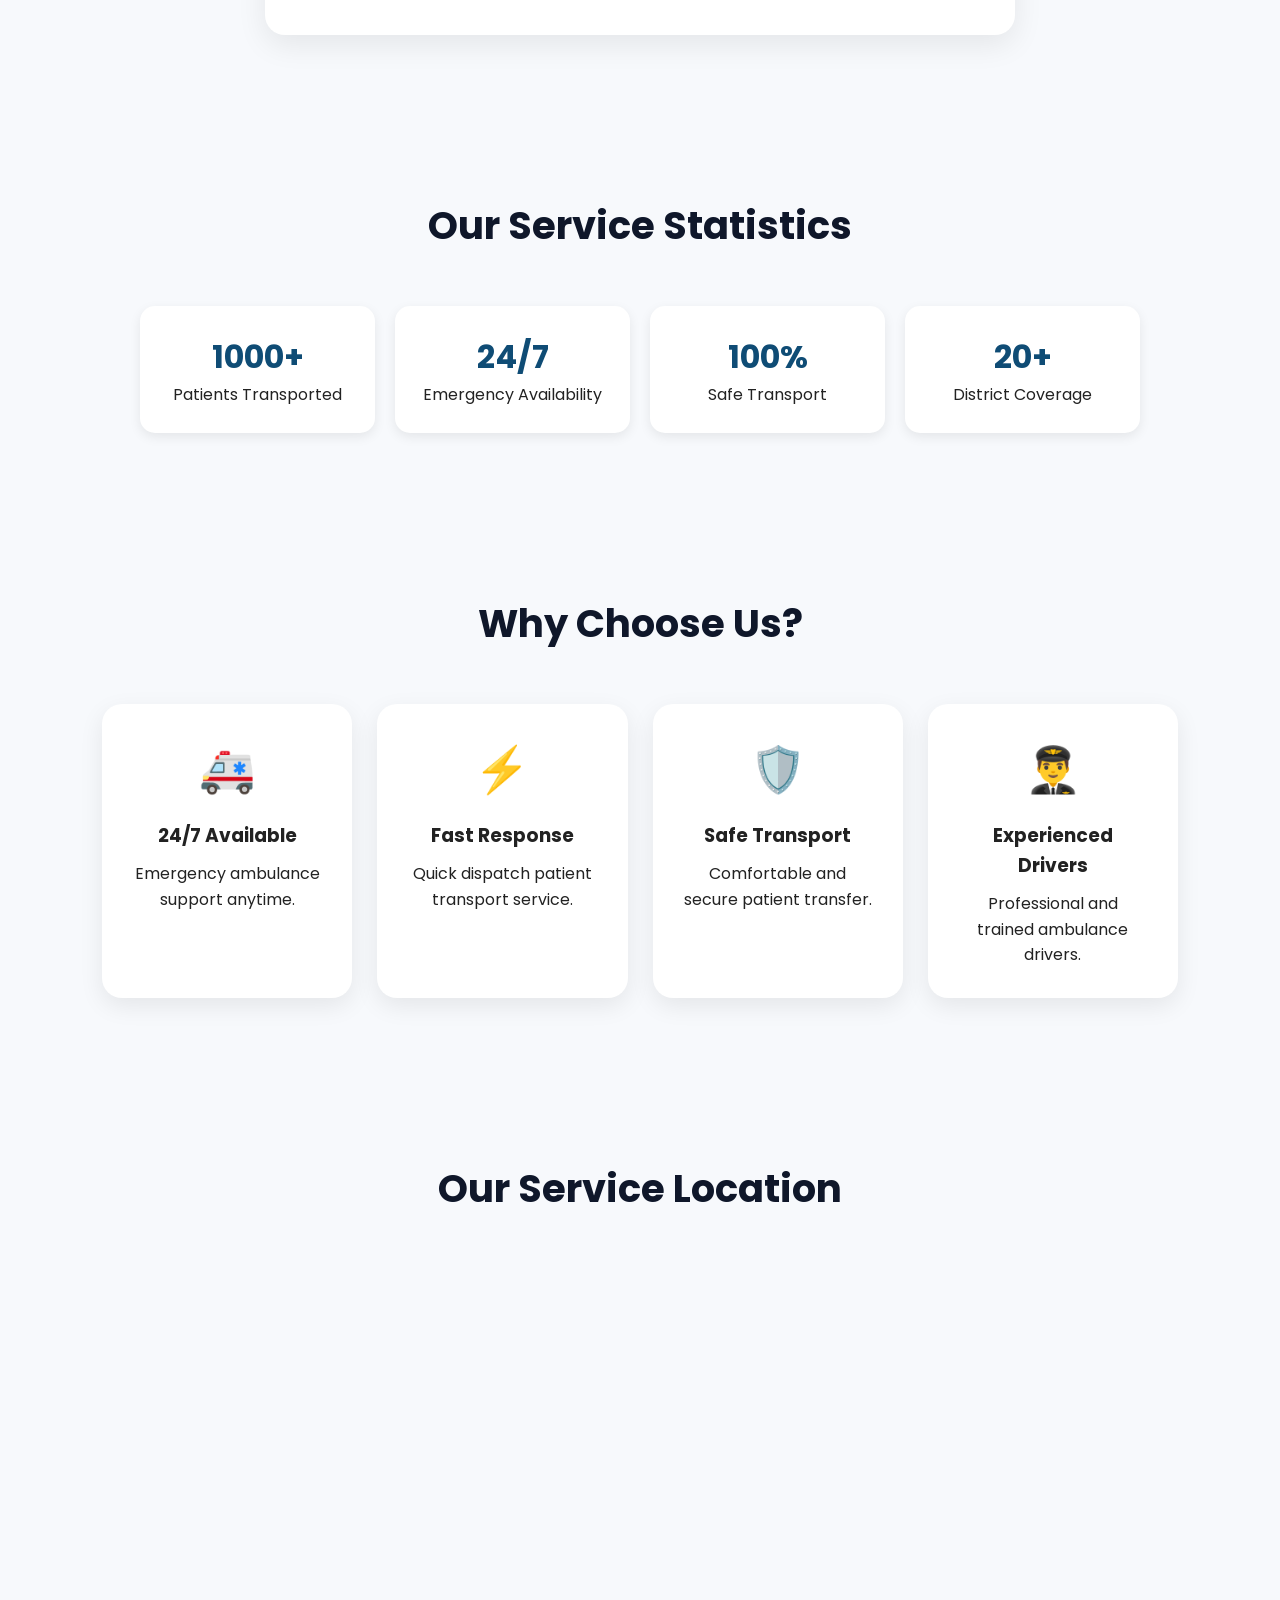
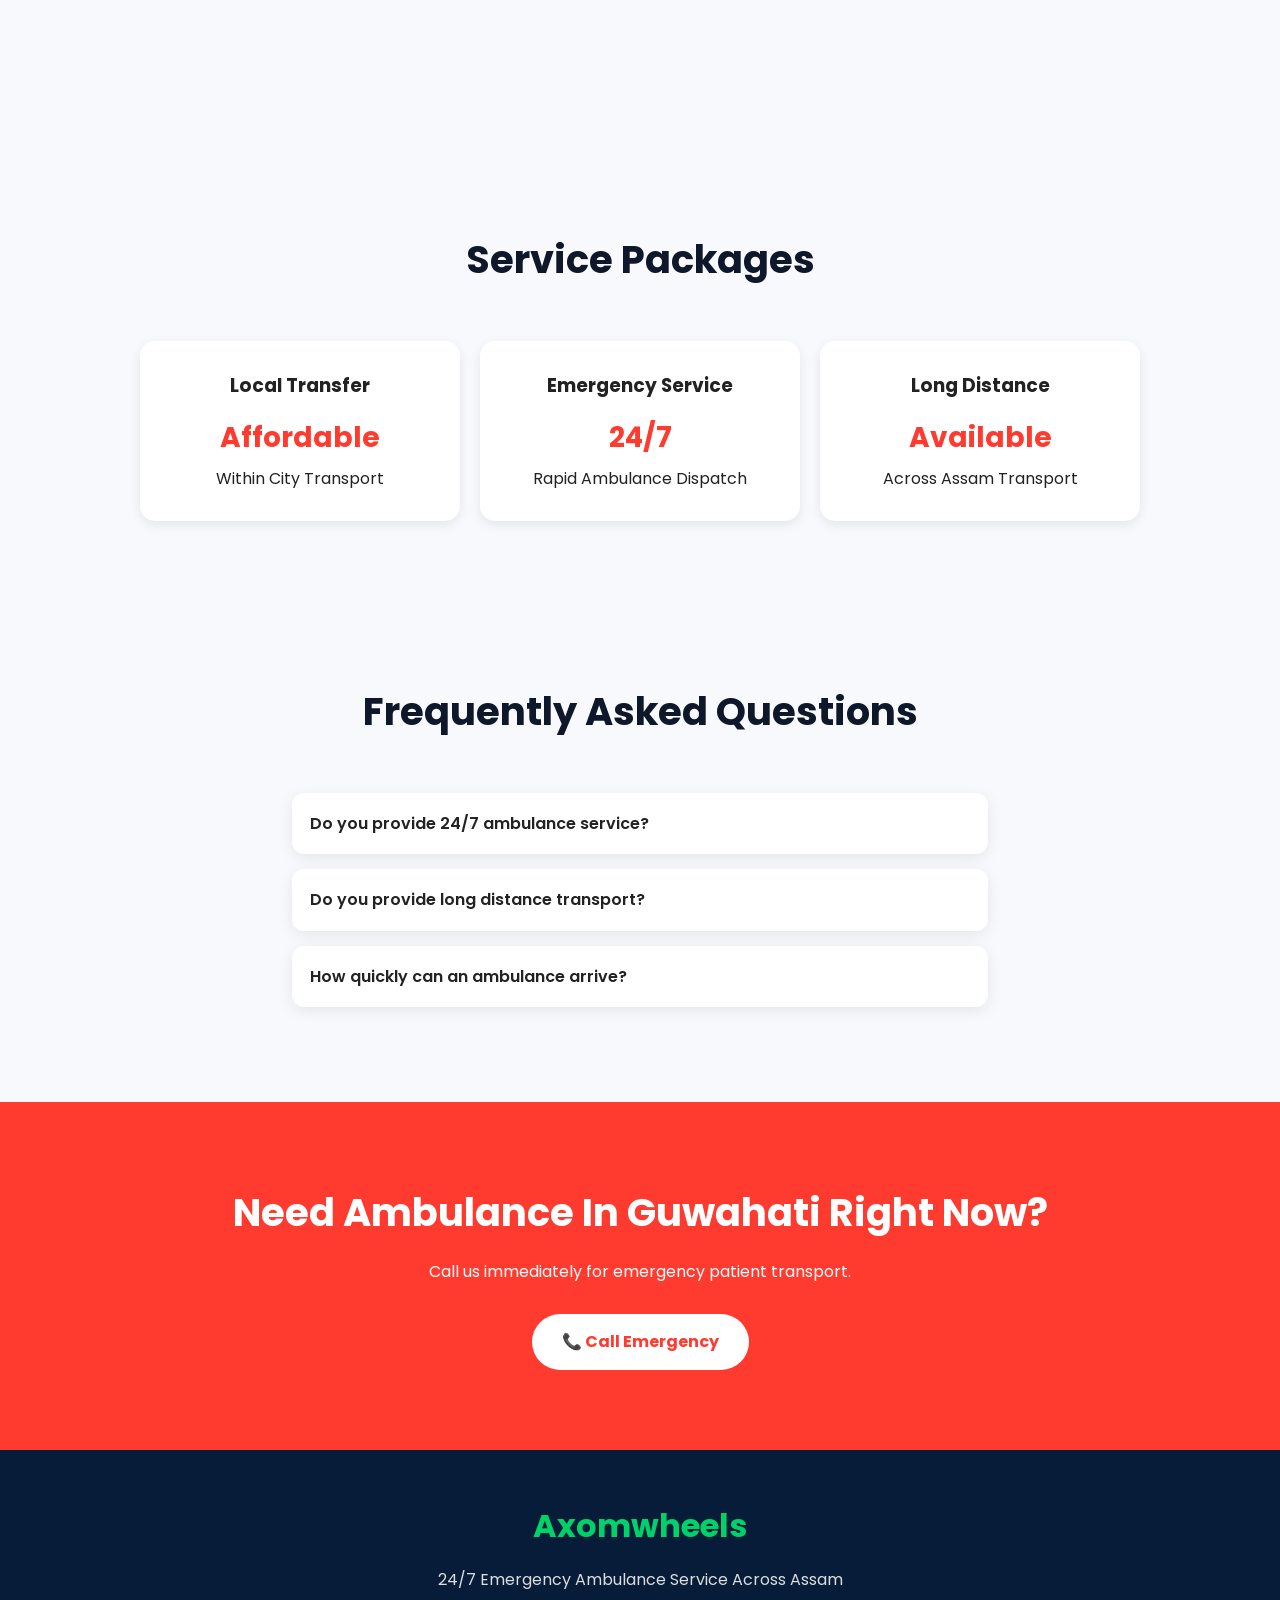
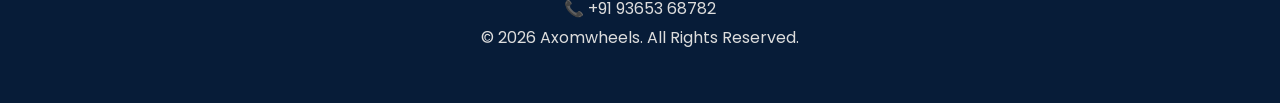
==== commit 8f97c0fc: "Update ambulance.html" ====
--- a/ambulance.html
+++ b/ambulance.html
@@ -93,10 +93,6 @@
             </li>
 
             <li>
-                <a href="#gallery-section">Gallery</a>
-            </li>
-
-            <li>
                 <a href="#map-section">Maps</a>
             </li>
 
@@ -407,63 +403,6 @@
 
         </section>
 
-        <!-- ================= GALLERY ================= -->
-
-        <section
-            id="gallery-section"
-            class="gallery-section"
-        >
-
-            <h2>Ambulance Gallery</h2>
-
-            <div class="gallery-grid">
-
-                <img
-                    src="images/photo6.jpg"
-                    loading="lazy"
-                    decoding="async"
-                    alt="Axomwheels ambulance"
-                >
-
-                <img
-                    src="images/photo5.jpg"
-                    loading="lazy"
-                    decoding="async"
-                    alt="Axomwheels ambulance vehicle"
-                >
-
-                <img
-                    src="images/photo7.jpg"
-                    loading="lazy"
-                    decoding="async"
-                    alt="Axomwheels ambulance"
-                >
-
-                <img
-                    src="images/photo1.jpg"
-                    loading="lazy"
-                    decoding="async"
-                    alt="Axomwheels ambulance exterior"
-                >
-
-                <img
-                    src="images/photo2.jpg"
-                    loading="lazy"
-                    decoding="async"
-                    alt="Axomwheels ambulance"
-                >
-
-                <img
-                    src="images/ambulance4.jpg"
-                    loading="lazy"
-                    decoding="async"
-                    alt="Axomwheels ambulance fleet"
-                >
-
-            </div>
-
-        </section>
-
          <!-- ================= WHY CHOOSE US ================= -->
 
         <section class="why-us">
--- a/ambulance.css
+++ b/ambulance.css
@@ -1,822 +1,1279 @@
+/* =========================================================
+   AXOMWHEELS AMBULANCE
+   OPTIMIZED CSS
+========================================================= */
+
+
 /* =========================
    RESET
 ========================= */
 
-*{
-margin:0;
-padding:0;
-box-sizing:border-box;
-scroll-behavior:smooth;
-}
-
-body{
-
-font-family:'Poppins',sans-serif;
-background:#f7f9fc;
-color:#222;
-overflow-x:hidden;
-
-}
-
-/* Scrollbar */
-
-::-webkit-scrollbar{
-width:10px;
-}
-
-::-webkit-scrollbar-track{
-background:#f2f2f2;
-}
-
-::-webkit-scrollbar-thumb{
-
-background:#0a7d57;
-border-radius:20px;
-
-}
-
-::-webkit-scrollbar-thumb:hover{
-
-background:#0d5bd7;
-
-} 
-
-
-/*=====================
-NAVBAR
-=====================*/
-
-.navbar{
-
-position:fixed;
-top:0;
-left:0;
-width:100%;
-
-display:flex;
-justify-content:space-between;
-align-items:center;
-
-padding:16px 8%;
-
-background:rgba(0,0,0,.45);
-
-backdrop-filter:blur(12px);
-
-z-index:999;
-
-transition: .4s;
-
-}
-
-.logo img{
-
-width:130px;
-
-}
-
-.nav-links{
-
-display:flex;
-align-items:center;
-list-style:none;
-gap:25px;
-
-}
-
-.nav-links li a{
-
-text-decoration:none;
-color:#fff;
-font-weight:600;
-transition:.3s;
-
-}
-
-.nav-links li a:hover{
-
-color:#ff3131;
-
-}
-
-.menu-toggle{
-
-display:none;
-font-size:30px;
-color:white;
-cursor:pointer;
-
-}
-
-/* =========================
-   HERO SECTION
-========================= */
-
-.hero{
-height:90vh;
-background:url("images/back.jpg") center center/cover no-repeat;
-position:relative;
-}
-
-.hero-overlay{
-position:absolute;
-inset:0;
-background:linear-gradient(rgba(0,40,80,.55),
-rgba(0,90,60,.60));
-
-display:flex;
-flex-direction:column;
-justify-content:center;
-align-items:center;
-text-align:center;
-
-padding:20px;
-color:white;
-}
-
-.hero-overlay h1{
-font-size:3rem;
-max-width:900px;
-margin-bottom:20px;
-}
-
-.hero-overlay p{
-font-size:1.2rem;
-max-width:700px;
-margin-bottom:30px;
-}
-
-.hero-buttons{
-display:flex;
-gap:15px;
-flex-wrap:wrap;
-justify-content:center;
-}
-
-.btn{
-padding:15px 30px;
-border-radius:50px;
-font-weight:600;
-text-decoration:none;
-transition:.3s;
-}
-
-.call-btn{
-background:#ff3b30;
-color:white;
-}
-
-.whatsapp-btn{
-background:#25D366;
-color:white;
-}
-
-.btn:hover{
-transform:translateY(-4px);
-}
-
-/* =========================
-   COMMON SECTION
-========================= */
-
-section{
-padding:80px 8%;
-}
-
-h2{
-text-align:center;
-font-size:2.4rem;
-margin-bottom:50px;
-color:#0f172a;
-}
+*,
+*::before,
+*::after {
+    margin: 0;
+    padding: 0;
+    box-sizing: border-box;
+}
+
+html {
+    scroll-behavior: smooth;
+}
+
+body {
+    font-family: "Poppins", sans-serif;
+    background: #f7f9fc;
+    color: #222;
+    overflow-x: hidden;
+    line-height: 1.6;
+}
+
+img {
+    display: block;
+    max-width: 100%;
+}
+
+button,
+input,
+select {
+    font: inherit;
+}
+
+a {
+    -webkit-tap-highlight-color: transparent;
+}
+
+section {
+    padding: 80px 8%;
+    scroll-margin-top: 90px;
+}
+
+section h2 {
+    text-align: center;
+    font-size: 2.4rem;
+    margin-bottom: 50px;
+    color: #0f172a;
+}
+
+
+/* =========================
+   ACCESSIBILITY
+========================= */
+
+.sr-only {
+    position: absolute;
+    width: 1px;
+    height: 1px;
+    padding: 0;
+    margin: -1px;
+    overflow: hidden;
+    clip: rect(0, 0, 0, 0);
+    white-space: nowrap;
+    border: 0;
+}
+
+
+/* =========================
+   SCROLLBAR
+========================= */
+
+::-webkit-scrollbar {
+    width: 10px;
+}
+
+::-webkit-scrollbar-track {
+    background: #f2f2f2;
+}
+
+::-webkit-scrollbar-thumb {
+    background: #0a7d57;
+    border-radius: 20px;
+}
+
+::-webkit-scrollbar-thumb:hover {
+    background: #0d5bd7;
+}
+
+
+/* =========================
+   NAVBAR
+========================= */
+
+.navbar {
+    position: fixed;
+    top: 0;
+    left: 0;
+
+    width: 100%;
+
+    display: flex;
+    justify-content: space-between;
+    align-items: center;
+
+    padding: 16px 8%;
+
+    background: rgba(0, 0, 0, 0.45);
+
+    -webkit-backdrop-filter: blur(12px);
+    backdrop-filter: blur(12px);
+
+    z-index: 1000;
+
+    transition:
+        background-color 0.3s ease,
+        padding 0.3s ease,
+        box-shadow 0.3s ease;
+}
+
+.navbar.scrolled {
+    background: rgba(7, 28, 56, 0.96);
+    padding-top: 12px;
+    padding-bottom: 12px;
+
+    box-shadow: 0 5px 20px rgba(0, 0, 0, 0.15);
+}
+
+
+/* LOGO */
+
+.logo {
+    display: flex;
+    align-items: center;
+    text-decoration: none;
+}
+
+.logo img {
+    width: 130px;
+    height: auto;
+}
+
+
+/* NAV LINKS */
+
+.nav-links {
+    display: flex;
+    align-items: center;
+    gap: 25px;
+
+    list-style: none;
+}
+
+.nav-links li a {
+    color: #fff;
+    text-decoration: none;
+    font-weight: 600;
+
+    transition:
+        color 0.25s ease,
+        opacity 0.25s ease;
+}
+
+.nav-links li a:hover,
+.nav-links li a.active {
+    color: #ff3131;
+}
+
+
+/* MENU BUTTON */
+
+.menu-toggle {
+    display: none;
+
+    border: 0;
+    background: transparent;
+
+    color: #fff;
+
+    font-size: 30px;
+    line-height: 1;
+
+    cursor: pointer;
+
+    padding: 5px;
+
+    border-radius: 8px;
+}
+
+.menu-toggle:focus-visible {
+    outline: 2px solid #25d366;
+    outline-offset: 4px;
+}
+
+
+/* =========================
+   HERO
+========================= */
+
+.hero {
+    position: relative;
+
+    height: 90vh;
+    min-height: 600px;
+
+    background:
+        url("images/back.jpg")
+        center center /
+        cover
+        no-repeat;
+}
+
+.hero-overlay {
+    position: absolute;
+    inset: 0;
+
+    display: flex;
+    flex-direction: column;
+    justify-content: center;
+    align-items: center;
+
+    padding: 20px;
+
+    text-align: center;
+
+    color: #fff;
+
+    background:
+        linear-gradient(
+            rgba(0, 40, 80, 0.55),
+            rgba(0, 90, 60, 0.60)
+        );
+}
+
+.hero-overlay h1 {
+    max-width: 900px;
+
+    margin-bottom: 20px;
+
+    font-size: 3rem;
+    line-height: 1.15;
+}
+
+.hero-overlay p {
+    max-width: 700px;
+
+    margin-bottom: 30px;
+
+    font-size: 1.2rem;
+}
+
+
+/* HERO BUTTONS */
+
+.hero-buttons {
+    display: flex;
+    justify-content: center;
+    align-items: center;
+
+    gap: 15px;
+    flex-wrap: wrap;
+}
+
+.btn {
+    display: inline-flex;
+    justify-content: center;
+    align-items: center;
+
+    padding: 15px 30px;
+
+    border-radius: 50px;
+
+    color: #fff;
+    text-decoration: none;
+
+    font-weight: 600;
+
+    transition:
+        transform 0.25s ease,
+        opacity 0.25s ease;
+}
+
+.call-btn {
+    background: #ff3b30;
+}
+
+.whatsapp-btn {
+    background: #25d366;
+}
+
 
 /* =========================
    WHY CHOOSE US
 ========================= */
 
-.features-grid{
-max-width:1200px;
-margin:auto;
-
-display:grid;
-grid-template-columns:repeat(auto-fit,minmax(250px,1fr));
-gap:25px;
-}
-
-.feature-card{
-background:white;
-padding:30px;
-border-radius:20px;
-text-align:center;
-box-shadow:0 8px 25px rgba(0,0,0,.08);
-transition:.3s;
-}
-
-.feature-card:hover{
-transform:translateY(-8px);
-}
-
-.icon{
-font-size:45px;
-margin-bottom:15px;
-}
-
-.feature-card h3{
-margin-bottom:10px;
-}
-
-/* =========================
-   OUR AMBULANCE
-========================= */
-
-.fleet-row{
-max-width:1200px;
-margin:60px auto;
-
-display:flex;
-align-items:center;
-gap:50px;
-}
-
-.reverse{
-flex-direction:row-reverse;
-}
-
-.fleet-text{
-flex:1;
-}
-
-.fleet-text h3{
-font-size:2rem;
-margin-bottom:15px;
-color:#0f172a;
-}
-
-.fleet-text p{
-margin-bottom:15px;
-}
-
-.fleet-text ul{
-padding-left:20px;
-}
-
-.fleet-text li{
-margin-bottom:10px;
-}
-
-.fleet-image{
-flex:1;
-}
-
-.fleet-image img{
-width:100%;
-height:380px;
-object-fit:cover;
-border-radius:20px;
-box-shadow:0 10px 30px rgba(0,0,0,.15);
-}
-
-/* =========================
-   BOOKING FORM
-========================= */
-
-.booking-box{
-max-width:750px;
-margin:auto;
-
-background:white;
-padding:35px;
-
-border-radius:20px;
-
-box-shadow:0 10px 30px rgba(0,0,0,.08);
+.features-grid {
+    max-width: 1200px;
+
+    margin: auto;
+
+    display: grid;
+
+    grid-template-columns:
+        repeat(auto-fit, minmax(250px, 1fr));
+
+    gap: 25px;
+}
+
+.feature-card {
+    background: #fff;
+
+    padding: 30px;
+
+    border-radius: 20px;
+
+    text-align: center;
+
+    box-shadow:
+        0 8px 25px rgba(0, 0, 0, 0.08);
+
+    transition:
+        transform 0.3s ease,
+        box-shadow 0.3s ease;
+}
+
+.icon {
+    margin-bottom: 15px;
+    font-size: 45px;
+}
+
+.feature-card h3 {
+    margin-bottom: 10px;
+}
+
+
+/* =========================
+   AMBULANCE FLEET
+========================= */
+
+.fleet-row {
+    max-width: 1200px;
+
+    margin: 60px auto;
+
+    display: flex;
+
+    align-items: center;
+
+    gap: 50px;
+}
+
+.fleet-row.reverse {
+    flex-direction: row-reverse;
+}
+
+.fleet-text {
+    flex: 1;
+}
+
+.fleet-text h3 {
+    margin-bottom: 15px;
+
+    color: #0f172a;
+
+    font-size: 2rem;
+    line-height: 1.25;
+}
+
+.fleet-text p {
+    margin-bottom: 15px;
+}
+
+.fleet-text ul {
+    padding-left: 20px;
+}
+
+.fleet-text li {
+    margin-bottom: 10px;
+}
+
+.fleet-image {
+    flex: 1;
+}
+
+.fleet-image img {
+    width: 100%;
+
+    height: 380px;
+
+    object-fit: cover;
+
+    border-radius: 20px;
+
+    box-shadow:
+        0 10px 30px rgba(0, 0, 0, 0.15);
+}
+
+
+/* =========================
+   BOOKING
+========================= */
+
+.booking-box {
+    max-width: 750px;
+
+    margin: auto;
+
+    padding: 35px;
+
+    background: #fff;
+
+    border-radius: 20px;
+
+    box-shadow:
+        0 10px 30px rgba(0, 0, 0, 0.08);
 }
 
 .booking-box input,
-.booking-box select{
-width:100%;
-padding:15px;
-margin:12px 0;
-
-border:1px solid #ddd;
-border-radius:12px;
-
-font-size:16px;
-outline:none;
+.booking-box select {
+    width: 100%;
+
+    padding: 15px;
+
+    margin: 12px 0;
+
+    border: 1px solid #ddd;
+
+    border-radius: 12px;
+
+    background: #fff;
+
+    color: #222;
+
+    font-size: 16px;
+
+    outline: none;
+
+    transition:
+        border-color 0.2s ease,
+        box-shadow 0.2s ease;
 }
 
 .booking-box input:focus,
-.booking-box select:focus{
-border-color:#25D366;
-}
-
-.book-btn{
-width:100%;
-padding:16px;
-
-border:none;
-border-radius:50px;
-
-background:#25D366;
-color:white;
-
-font-size:18px;
-font-weight:600;
-
-cursor:pointer;
-margin-top:10px;
-}
-
-.book-btn:hover{
-opacity:.9;
-}
-
-/* =========================
-   REVIEWS
-========================= */
-
-.review-grid{
-max-width:1200px;
-margin:auto;
-
-display:grid;
-grid-template-columns:repeat(auto-fit,minmax(280px,1fr));
-gap:25px;
-}
-
-.review-card{
-background:white;
-padding:30px;
-text-align:center;
-
-border-radius:20px;
-
-box-shadow:0 8px 25px rgba(0,0,0,.08);
+.booking-box select:focus {
+    border-color: #25d366;
+
+    box-shadow:
+        0 0 0 3px rgba(37, 211, 102, 0.12);
+}
+
+.book-btn {
+    width: 100%;
+
+    margin-top: 10px;
+
+    padding: 16px;
+
+    border: 0;
+
+    border-radius: 50px;
+
+    background: #25d366;
+
+    color: #fff;
+
+    font-size: 18px;
+    font-weight: 600;
+
+    cursor: pointer;
+
+    transition:
+        transform 0.25s ease,
+        opacity 0.25s ease;
+}
+
+.book-btn:hover {
+    opacity: 0.9;
+}
+
+.book-btn:focus-visible {
+    outline: 3px solid rgba(37, 211, 102, 0.35);
+    outline-offset: 3px;
+}
+
+
+/* =========================
+   TRUST
+========================= */
+
+.trust-section {
+    text-align: center;
+}
+
+.trust-grid {
+    max-width: 1000px;
+
+    margin: auto;
+
+    display: grid;
+
+    grid-template-columns:
+        repeat(auto-fit, minmax(200px, 1fr));
+
+    gap: 20px;
+}
+
+.trust-card {
+    padding: 25px;
+
+    background: #fff;
+
+    border-radius: 15px;
+
+    box-shadow:
+        0 4px 12px rgba(0, 0, 0, 0.08);
+}
+
+.trust-card h3 {
+    color: #0f4c75;
+
+    font-size: 32px;
+}
+
+
+/* =========================
+   GALLERY
+========================= */
+
+.gallery-section {
+    text-align: center;
+}
+
+.gallery-grid {
+    max-width: 1200px;
+
+    margin: auto;
+
+    display: grid;
+
+    grid-template-columns:
+        repeat(auto-fit, minmax(280px, 1fr));
+
+    gap: 20px;
+}
+
+.gallery-grid img {
+    width: 100%;
+
+    height: 250px;
+
+    object-fit: cover;
+
+    border-radius: 15px;
+
+    background: #e9edf2;
+}
+
+
+/* =========================
+   PRICING
+========================= */
+
+.pricing-section {
+    text-align: center;
+}
+
+.price-grid {
+    max-width: 1000px;
+
+    margin: auto;
+
+    display: grid;
+
+    grid-template-columns:
+        repeat(auto-fit, minmax(250px, 1fr));
+
+    gap: 20px;
+}
+
+.price-card {
+    padding: 30px;
+
+    background: #fff;
+
+    border-radius: 15px;
+
+    box-shadow:
+        0 4px 12px rgba(0, 0, 0, 0.08);
+
+    transition:
+        transform 0.3s ease,
+        box-shadow 0.3s ease;
+}
+
+.price-card h3 {
+    margin-bottom: 15px;
+}
+
+.price {
+    color: #ff3b30;
+
+    font-size: 28px;
+    font-weight: 700;
+
+    margin-bottom: 5px;
+}
+
+
+/* =========================
+   MAP
+========================= */
+
+.map-section {
+    text-align: center;
+}
+
+.map-box {
+    max-width: 1000px;
+    margin: auto;
+}
+
+.map-box iframe {
+    width: 100%;
+    height: 400px;
+
+    display: block;
+
+    border: 0;
+
+    border-radius: 15px;
 }
 
 /* =========================
    FAQ
 ========================= */
 
-.faq{
-max-width:900px;
-margin:auto;
-}
-
-.faq-item{
-margin-bottom:15px;
-}
-
-.faq-question{
-width:100%;
-padding:18px;
-
-background:white;
-border:none;
-
-text-align:left;
-
-font-size:16px;
-font-weight:600;
-
-cursor:pointer;
-
-border-radius:12px;
-
-box-shadow:0 4px 15px rgba(0,0,0,.08);
-}
-
-.faq-answer{
-display:none;
-
-background:white;
-padding:18px;
-
-margin-top:6px;
-
-border-radius:12px;
-}
+.faq {
+    max-width: 900px;
+
+    margin: auto;
+}
+
+.faq-item {
+    margin-bottom: 15px;
+}
+
+.faq-question {
+    width: 100%;
+
+    padding: 18px;
+
+    border: 0;
+
+    background: #fff;
+
+    color: #222;
+
+    text-align: left;
+
+    font-size: 16px;
+    font-weight: 600;
+
+    cursor: pointer;
+
+    border-radius: 12px;
+
+    box-shadow:
+        0 4px 15px rgba(0, 0, 0, 0.08);
+
+    transition:
+        background-color 0.2s ease;
+}
+
+.faq-question:hover {
+    background: #f8fafc;
+}
+
+.faq-question:focus-visible {
+    outline: 3px solid rgba(37, 211, 102, 0.35);
+    outline-offset: 2px;
+}
+
+.faq-answer {
+    padding: 18px;
+
+    margin-top: 6px;
+
+    background: #fff;
+
+    border-radius: 12px;
+
+    box-shadow:
+        0 4px 15px rgba(0, 0, 0, 0.05);
+}
+
 
 /* =========================
    EMERGENCY BANNER
 ========================= */
 
-.emergency-banner{
-background:#ff3b30;
-color:white;
-text-align:center;
-}
-
-.emergency-banner h2{
-color:white;
-margin-bottom:15px;
-}
-
-.emergency-banner p{
-margin-bottom:30px;
-}
-
-.emergency-call{
-display:inline-block;
-
-padding:15px 30px;
-
-background:white;
-color:#ff3b30;
-
-border-radius:50px;
-
-font-weight:700;
-text-decoration:none;
-}
+.emergency-banner {
+    background: #ff3b30;
+
+    color: #fff;
+
+    text-align: center;
+}
+
+.emergency-banner h2 {
+    margin-bottom: 15px;
+    color: #fff;
+}
+
+.emergency-banner p {
+    margin-bottom: 30px;
+}
+
+.emergency-call {
+    display: inline-flex;
+    align-items: center;
+    justify-content: center;
+
+    padding: 15px 30px;
+
+    background: #fff;
+
+    color: #ff3b30;
+
+    border-radius: 50px;
+
+    font-weight: 700;
+
+    text-decoration: none;
+
+    transition:
+        transform 0.25s ease;
+}
+
 
 /* =========================
    FOOTER
 ========================= */
-.footer{
-
-background:#071c38;
-
-padding:50px 8%;
-
-text-align:center;
-
-color:white;
-
-}
-
-.footer h3{
-
-font-size:32px;
-
-margin-bottom:15px;
-
-color:#00d26a;
-
-}
-
-.footer p{
-
-font-size:16px;
-
-color:#ddd;
-
-line-height:1.8;
-
-}
+
+.footer {
+    padding: 50px 8%;
+
+    background: #071c38;
+
+    color: #fff;
+
+    text-align: center;
+}
+
+.footer h3 {
+    margin-bottom: 15px;
+
+    color: #00d26a;
+
+    font-size: 32px;
+}
+
+.footer p {
+    color: #ddd;
+
+    font-size: 16px;
+
+    line-height: 1.8;
+}
+
+
 /* =========================
    FLOATING BUTTONS
 ========================= */
 
 .floating-call,
-.floating-whatsapp{
-position:fixed;
-right:20px;
-
-width:60px;
-height:60px;
-
-border-radius:50%;
-
-display:flex;
-justify-content:center;
-align-items:center;
-
-font-size:28px;
-text-decoration:none;
-color:white;
-
-z-index:999;
-box-shadow:0 8px 20px rgba(0,0,0,.25);
-}
-
-.floating-call{
-bottom:95px;
-background:#ff3b30;
-}
-
-.floating-whatsapp{
-bottom:20px;
-background:#25D366;
-}
-
-/* =========================
-   SCROLL ANIMATION
-========================= */
-
-.feature-card,
-.fleet-card,
-.review-card{
-    transition:0.3s ease;
-}
-
-.feature-card:hover,
-.fleet-card:hover,
-.review-card:hover{
-    transform:translateY(-8px);
-    box-shadow:0 10px 25px rgba(0,0,0,0.15);
-}
-
-/* =========================
-   MOBILE RESPONSIVE
-========================= */
-
-@media(max-width:768px){
-
-section{
-padding:60px 20px;
-}
-
-.navbar{
-padding:15px;
-}
-
-.nav-links{
-
-position:absolute;
-
-top:100%;
-
-left:0;
-
-width:100%;
-
-background:#071c38;
-
-display:none;
-
-flex-direction:column;
-
-padding:25px 0;
-
-}
-
-.nav-links.active{
-
-display:flex;
-
-}
-
-.menu-toggle{
- display: block;
-}
-
-.logo img{
-width: 140px;
-}
-
-.nav-call{
-padding:10px 15px;
-font-size:10px;
-}
-
-.hero{
-height:70vh;
-}
-
-.hero-overlay h1{
-font-size:1.5rem;
-}
-
-.hero-overlay p{
-font-size:0.8rem;
-}
-
-h2{
-font-size:1.8rem;
-}
-.features-grid{
+.floating-whatsapp {
+    position: fixed;
+
+    right: 20px;
+
+    width: 60px;
+    height: 60px;
+
     display: flex;
-    overflow-x: auto;
-    gap: 12px;
-    padding-bottom: 10px;
-    scroll-snap-type: x mandatory;
-}
-.feature-card{
-    min-width: 200px;
-    flex:0 0 auto;
-    scroll-snap-align: center;
-}
-.feature-card p{
-    font-size: 12px;
-    line-height: 1,4;
-    display: -webkit-box;
-    -webkit-box-orient: vertical;
-    overflow: hidden;
-}
-.fleet-row{
+
+    justify-content: center;
+    align-items: center;
+
+    border-radius: 50%;
+
+    color: #fff;
+
+    font-size: 28px;
+
+    text-decoration: none;
+
+    z-index: 999;
+
+    box-shadow:
+        0 8px 20px rgba(0, 0, 0, 0.25);
+
+    transition:
+        transform 0.25s ease;
+}
+
+.floating-call {
+    bottom: 95px;
+
+    background: #ff3b30;
+}
+
+.floating-whatsapp {
+    bottom: 20px;
+
+    background: #25d366;
+}
+
+
+/* =========================
+   BACK TO TOP
+========================= */
+
+#topBtn {
+    position: fixed;
+
+    left: 25px;
+    bottom: 25px;
+
+    width: 55px;
+    height: 55px;
+
     display: flex;
-    flex-direction:row !important;
+
+    justify-content: center;
     align-items: center;
-    gap:12px;
-}
-.reverse{
-    flex-direction: row-reverse !important;
-}
-.fleet-text{
-    flex: 1;
-    text-align:left;
-    font-size: 12px;
-}
-.fleet-text h3{
-    font-size: 16px;
-}
-.fleet-image img{
-height:250px;
-}
-
-.booking-box{
-padding:20px;
-}
-
-.floating-call,
-.floating-whatsapp{
-width:55px;
-height:55px;
-font-size:24px;
-}
-
-}
-@media(max-width:425PX){
-.hero{
-height:80vh;
-}
-}
-
-@media(max-width:375px){
-
-.hero{
-height:80vh;
-}
-
-.hero-buttons{
-display:flex;
-gap:10px;
-flex-wrap:wrap;
-justify-content:center;
-}
-
-.btn{
-padding:8px 24px;
-border-radius:42px;
-font-weight:500;
-text-decoration:none;
-transition:.3s;
-}
-
-.btn:hover{
-transform:translateY(-4px);
-}
-
-         .hero-content h1{
-    font-size:18px;
-}
-
-.hero-content p{
-    font-size:10px;
-}
-}
-/* UNIVERSAL CENTER ALIGNMENT */
-
-section{
-    padding:70px 20px;
-    text-align:center;
-}
-
-section h2{
-    text-align:center;
-    margin-bottom:30px;
-}
-
-.trust-section,
-.gallery-section,
-.pricing-section,
-.map-section,
-.review-slider{
-    text-align:center;
-}
-
-/* TRUST COUNTERS */
-
-.trust-grid{
-    max-width:1000px;
-    margin:0 auto;
-    display:grid;
-    grid-template-columns:repeat(auto-fit,minmax(200px,1fr));
-    gap:20px;
-}
-
-.trust-card{
-    background:#fff;
-    padding:25px;
-    border-radius:15px;
-    box-shadow:0 4px 12px rgba(0,0,0,0.08);
-}
-
-.trust-card h3{
-    font-size:32px;
-    color:#0f4c75;
-}
-
-/* GALLERY */
-
-.gallery-grid{
-    max-width:1200px;
-    margin:auto;
-    display:grid;
-    grid-template-columns:repeat(auto-fit,minmax(280px,1fr));
-    gap:20px;
-}
-
-.gallery-grid img{
-    width:100%;
-    height:250px;
-    object-fit:cover;
-    border-radius:15px;
-}
-
-/* PRICING */
-
-.price-grid{
-    max-width:1000px;
-    margin:auto;
-    display:grid;
-    grid-template-columns:repeat(auto-fit,minmax(250px,1fr));
-    gap:20px;
-}
-
-.price-card{
-    background:white;
-    padding:30px;
-    border-radius:15px;
-    box-shadow:0 4px 12px rgba(0,0,0,0.08);
-}
-
-.price-card h3{
-    margin-bottom:15px;
-}
-
-.price{
-    font-size:28px;
-    font-weight:bold;
-    color:#ff3b30;
-}
-
-/* MAP */
-
-.map-box{
-    max-width:1000px;
-    margin:auto;
-}
-
-.map-box iframe{
-    width:100%;
-    height:400px;
-    border:none;
-    border-radius:15px;
-}
-
-/*=========================
-      BACK TO TOP
-=========================*/
-
-#topBtn{
-
-position:fixed;
-
-left:25px;
-bottom:25px;
-
-width:55px;
-height:55px;
-
-border:none;
-
-border-radius:50%;
-
-background:#0d5bd7;
-
-color:white;
-
-font-size:22px;
-
-cursor:pointer;
-
-display:none;
-
-z-index:999;
-
-box-shadow:
-0 12px 25px rgba(0,0,0,.20);
-
-transition:.3s;
-
-}
-
-#topBtn:hover{
-
-background:#00b95c;
-
-transform:translateY(-6px);
-
-}
+
+    border: 0;
+
+    border-radius: 50%;
+
+    background: #0d5bd7;
+
+    color: #fff;
+
+    font-size: 22px;
+
+    cursor: pointer;
+
+    opacity: 0;
+    visibility: hidden;
+    pointer-events: none;
+
+    z-index: 999;
+
+    box-shadow:
+        0 12px 25px rgba(0, 0, 0, 0.20);
+
+    transition:
+        opacity 0.25s ease,
+        visibility 0.25s ease,
+        transform 0.25s ease,
+        background-color 0.25s ease;
+}
+
+#topBtn.show {
+    opacity: 1;
+    visibility: visible;
+    pointer-events: auto;
+}
+
+#topBtn:hover {
+    background: #00b95c;
+
+    transform: translateY(-5px);
+}
+
+#topBtn:focus-visible {
+    outline: 3px solid rgba(13, 91, 215, 0.35);
+    outline-offset: 3px;
+}
+
+
+/* =========================
+   REVEAL ANIMATION
+========================= */
+
+.reveal {
+    opacity: 0;
+
+    transform: translateY(35px);
+
+    transition:
+        opacity 0.7s ease,
+        transform 0.7s ease;
+}
+
+.reveal.visible {
+    opacity: 1;
+
+    transform: translateY(0);
+}
+
+
+/* =========================
+   HOVER EFFECTS
+========================= */
+
+@media (hover: hover) and (pointer: fine) {
+
+    .feature-card:hover,
+    .review-card:hover,
+    .price-card:hover {
+        transform: translateY(-8px);
+
+        box-shadow:
+            0 12px 28px rgba(0, 0, 0, 0.12);
+    }
+
+    .btn:hover {
+        transform: translateY(-4px);
+    }
+
+    .emergency-call:hover {
+        transform: translateY(-4px);
+    }
+
+    .floating-call:hover,
+    .floating-whatsapp:hover {
+        transform: scale(1.08);
+    }
+}
+
+
+/* =========================
+   MOBILE
+========================= */
+
+@media (max-width: 768px) {
+
+    section {
+        padding: 60px 20px;
+
+        scroll-margin-top: 75px;
+    }
+
+    section h2 {
+        font-size: 1.8rem;
+
+        margin-bottom: 30px;
+    }
+
+
+    /* NAVBAR */
+
+    .navbar {
+        padding: 14px 15px;
+    }
+
+    .navbar.scrolled {
+        padding: 11px 15px;
+    }
+
+    .logo img {
+        width: 140px;
+    }
+
+    .menu-toggle {
+        display: block;
+    }
+
+    .nav-links {
+        position: absolute;
+
+        top: 100%;
+        left: 0;
+
+        width: 100%;
+
+        display: none;
+
+        flex-direction: column;
+
+        gap: 0;
+
+        padding: 15px 0;
+
+        background: #071c38;
+
+        box-shadow:
+            0 10px 20px rgba(0, 0, 0, 0.15);
+    }
+
+    .nav-links.active {
+        display: flex;
+    }
+
+    .nav-links li {
+        width: 100%;
+        text-align: center;
+    }
+
+    .nav-links li a {
+        display: block;
+
+        width: 100%;
+
+        padding: 12px 20px;
+    }
+
+
+    /* HERO */
+
+    .hero {
+        height: 75svh;
+        min-height: 500px;
+    }
+
+    .hero-overlay h1 {
+        font-size: 1.7rem;
+    }
+
+    .hero-overlay p {
+        font-size: 0.9rem;
+    }
+
+    .btn {
+        padding: 13px 24px;
+    }
+
+
+    /* FEATURES */
+
+    .features-grid {
+        display: flex;
+
+        overflow-x: auto;
+
+        gap: 12px;
+
+        padding-bottom: 12px;
+
+        scroll-snap-type: x mandatory;
+
+        scrollbar-width: thin;
+    }
+
+    .feature-card {
+        min-width: 210px;
+
+        flex: 0 0 auto;
+
+        scroll-snap-align: start;
+
+        padding: 25px 18px;
+    }
+
+    .feature-card p {
+        font-size: 12px;
+
+        line-height: 1.4;
+    }
+
+
+    /* FLEET */
+
+    .fleet-row,
+    .fleet-row.reverse {
+        display: flex;
+
+        flex-direction: column;
+
+        gap: 25px;
+
+        margin: 45px auto;
+    }
+
+    .fleet-text {
+        width: 100%;
+
+        text-align: center;
+
+        font-size: 14px;
+    }
+
+    .fleet-text h3 {
+        font-size: 1.4rem;
+    }
+
+    .fleet-text ul {
+        display: inline-block;
+
+        text-align: left;
+    }
+
+    .fleet-image {
+        width: 100%;
+    }
+
+    .fleet-image img {
+        height: 280px;
+    }
+
+
+    /* BOOKING */
+
+    .booking-box {
+        padding: 20px;
+    }
+
+
+    /* GALLERY */
+
+    .gallery-grid {
+        grid-template-columns:
+            repeat(auto-fit, minmax(150px, 1fr));
+
+        gap: 12px;
+    }
+
+    .gallery-grid img {
+        height: 180px;
+    }
+
+
+    /* MAP */
+
+    .map-box iframe {
+        height: 350px;
+    }
+
+
+    /* FLOATING */
+
+    .floating-call,
+    .floating-whatsapp {
+        width: 55px;
+        height: 55px;
+
+        font-size: 24px;
+
+        right: 15px;
+    }
+
+    .floating-call {
+        bottom: 85px;
+    }
+
+    .floating-whatsapp {
+        bottom: 15px;
+    }
+
+
+    /* TOP BUTTON */
+
+    #topBtn {
+        left: 15px;
+        bottom: 15px;
+
+        width: 50px;
+        height: 50px;
+    }
+
+}
+
+
+/* =========================
+   SMALL MOBILE
+========================= */
+
+@media (max-width: 425px) {
+
+    .hero {
+        height: 80svh;
+        min-height: 500px;
+    }
+
+    .hero-overlay h1 {
+        font-size: 1.45rem;
+    }
+
+    .hero-overlay p {
+        font-size: 0.8rem;
+    }
+
+    .hero-buttons {
+        gap: 10px;
+    }
+
+    .btn {
+        padding: 11px 20px;
+        font-size: 14px;
+    }
+
+    .fleet-image img {
+        height: 230px;
+    }
+
+    .gallery-grid {
+        grid-template-columns: 1fr 1fr;
+    }
+
+    .gallery-grid img {
+        height: 160px;
+    }
+
+    .map-box iframe {
+        height: 300px;
+    }
+
+}
+
+
+/* =========================
+   VERY SMALL MOBILE
+========================= */
+
+@media (max-width: 375px) {
+
+    .hero {
+        min-height: 480px;
+    }
+
+    .hero-overlay h1 {
+        font-size: 1.3rem;
+    }
+
+    .hero-overlay p {
+        font-size: 0.75rem;
+    }
+
+    .hero-buttons {
+        gap: 8px;
+    }
+
+    .btn {
+        padding: 10px 17px;
+        font-size: 13px;
+    }
+
+    .logo img {
+        width: 125px;
+    }
+
+}
+
+
+/* =========================
+   REDUCED MOTION
+========================= */
+
+@media (prefers-reduced-motion: reduce) {
+
+    html {
+        scroll-behavior: auto;
+    }
+
+    *,
+    *::before,
+    *::after {
+        animation-duration: 0.01ms !important;
+        animation-iteration-count: 1 !important;
+
+        transition-duration: 0.01ms !important;
+
+        scroll-behavior: auto !important;
+    }
+
+    .reveal {
+        opacity: 1;
+        transform: none;
+    }
+}
